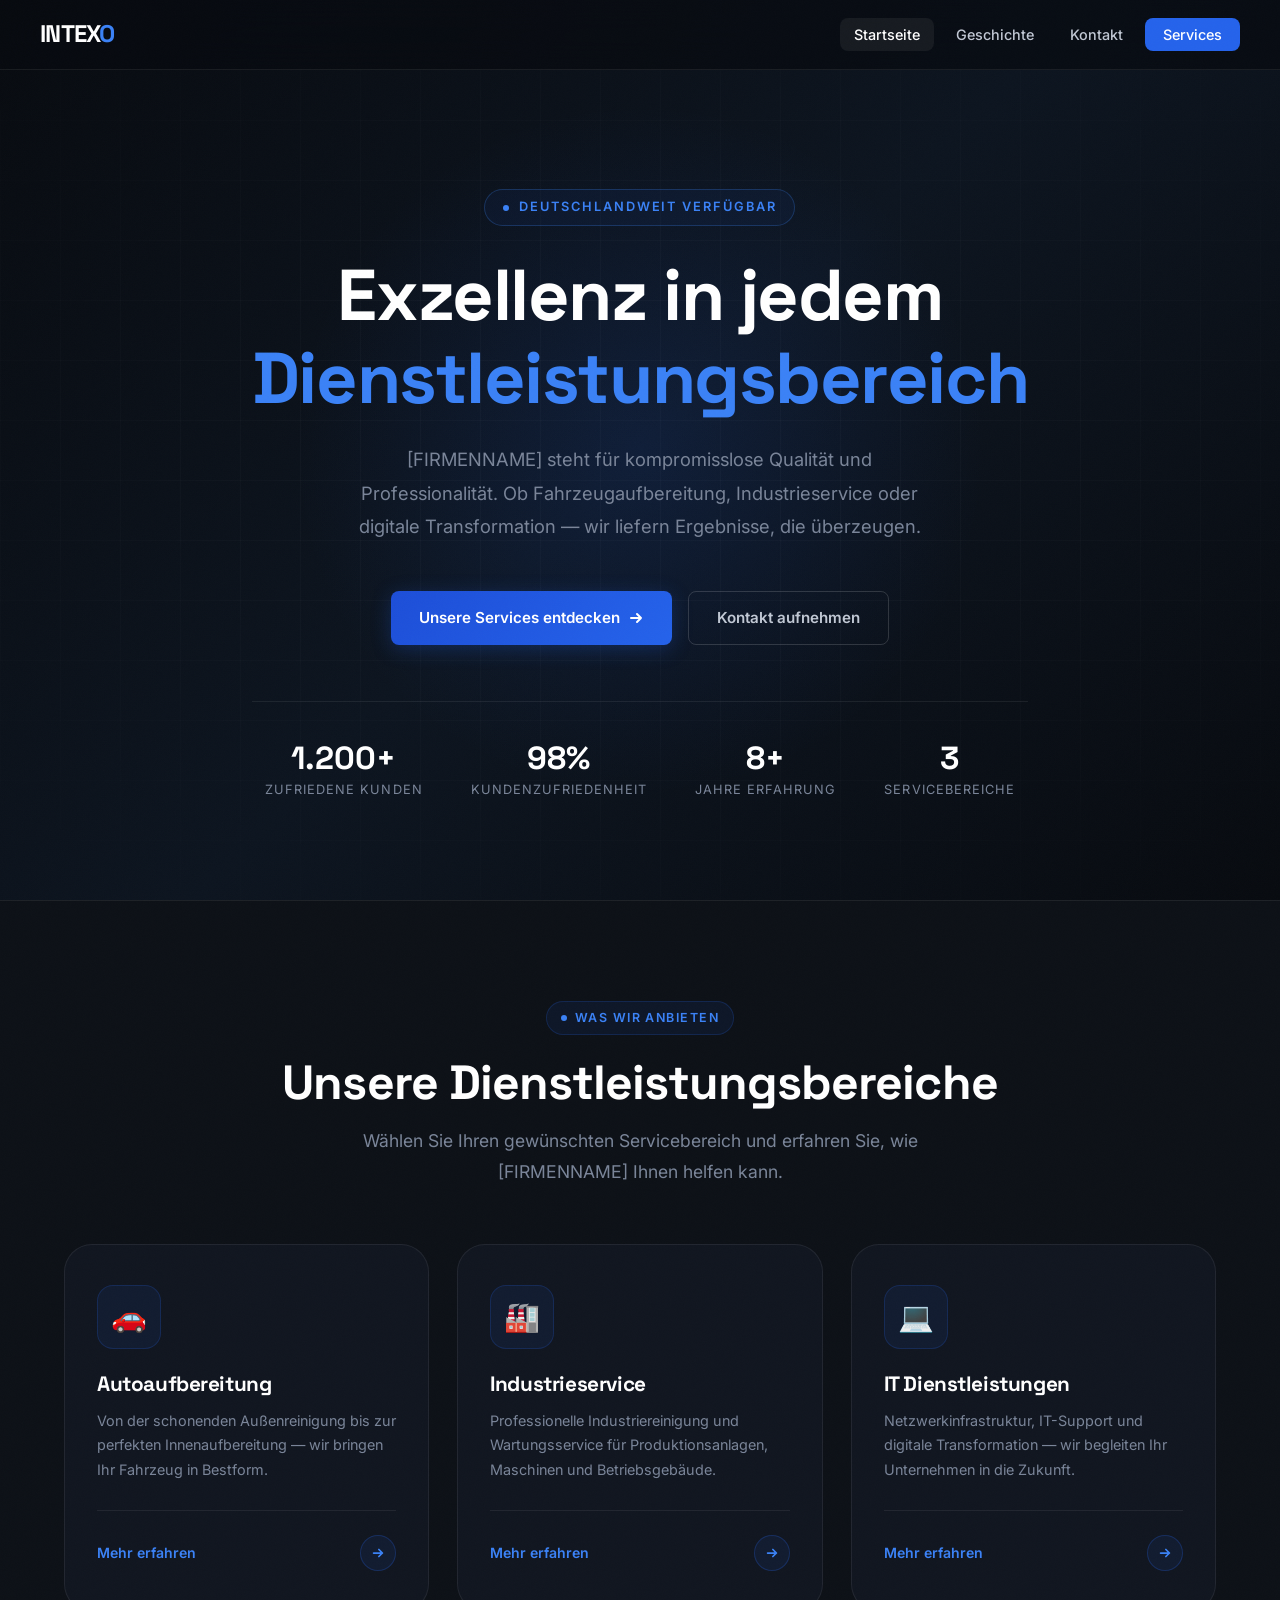
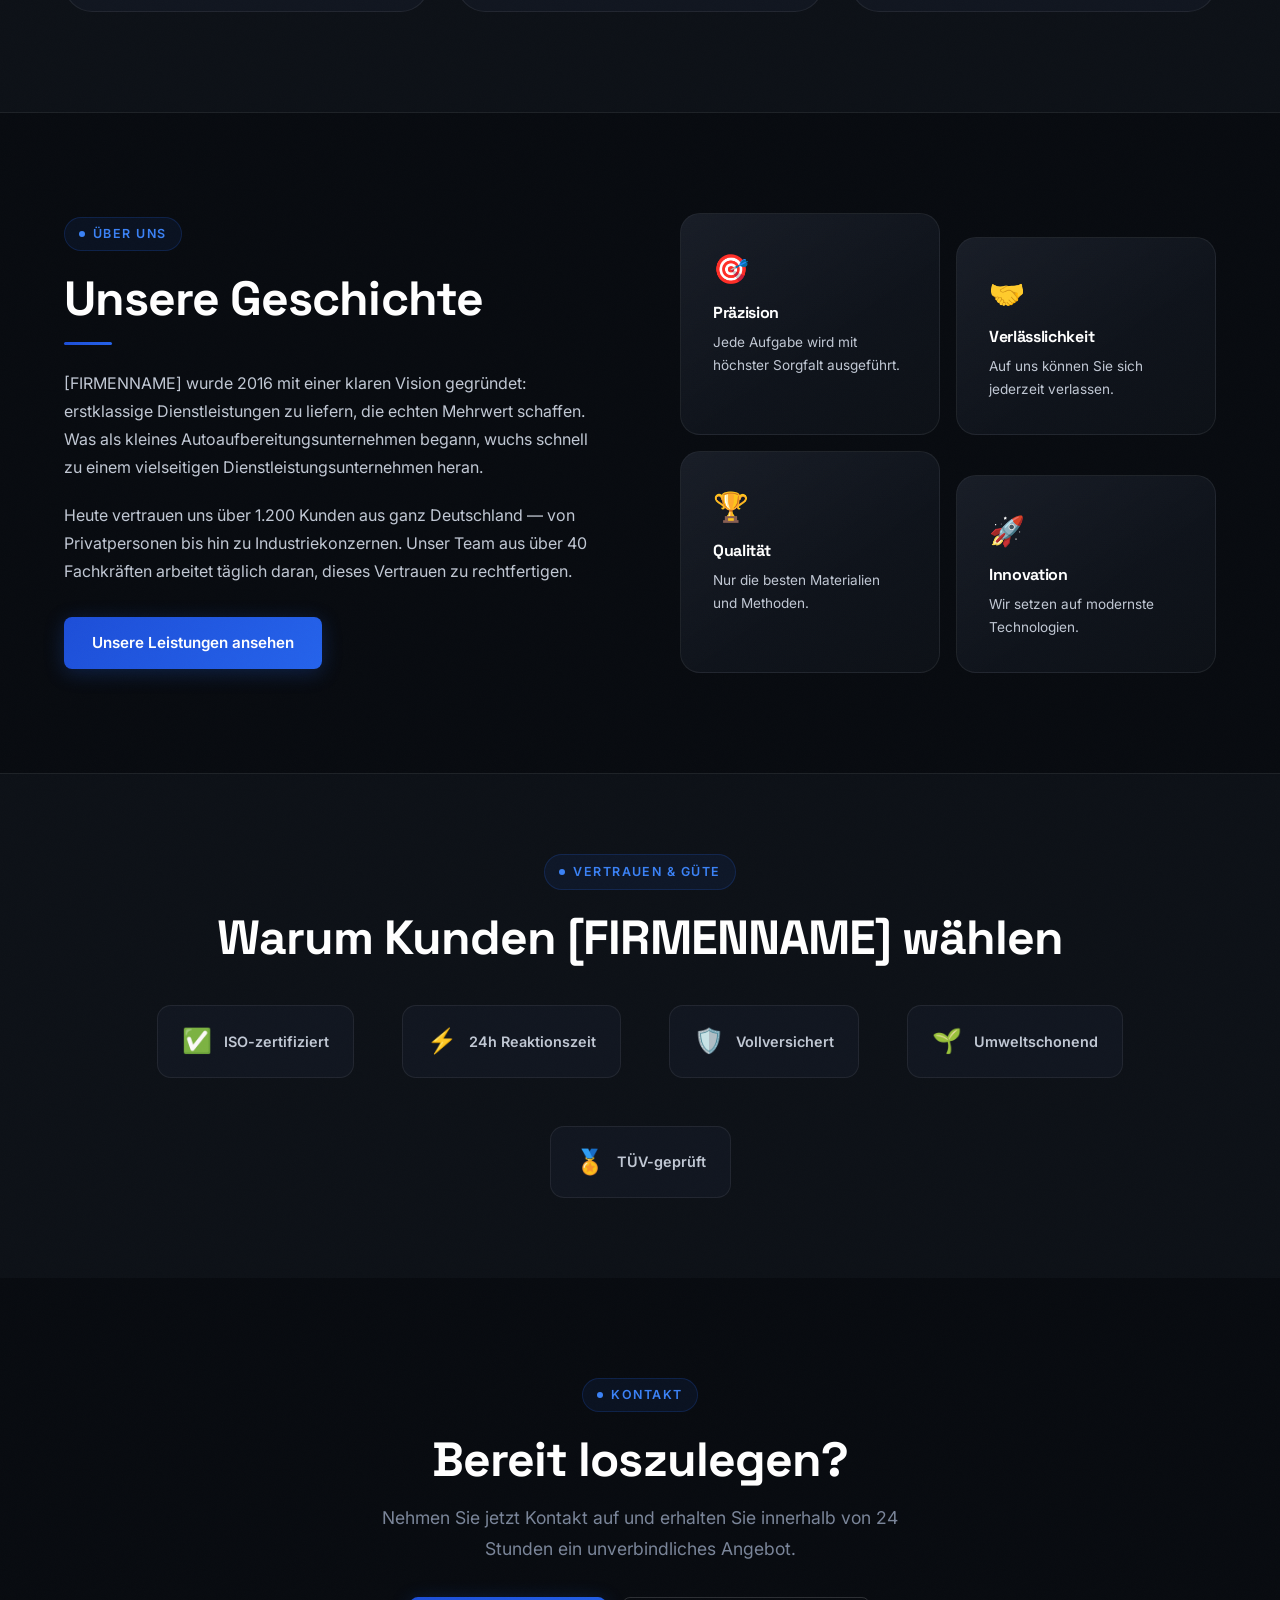
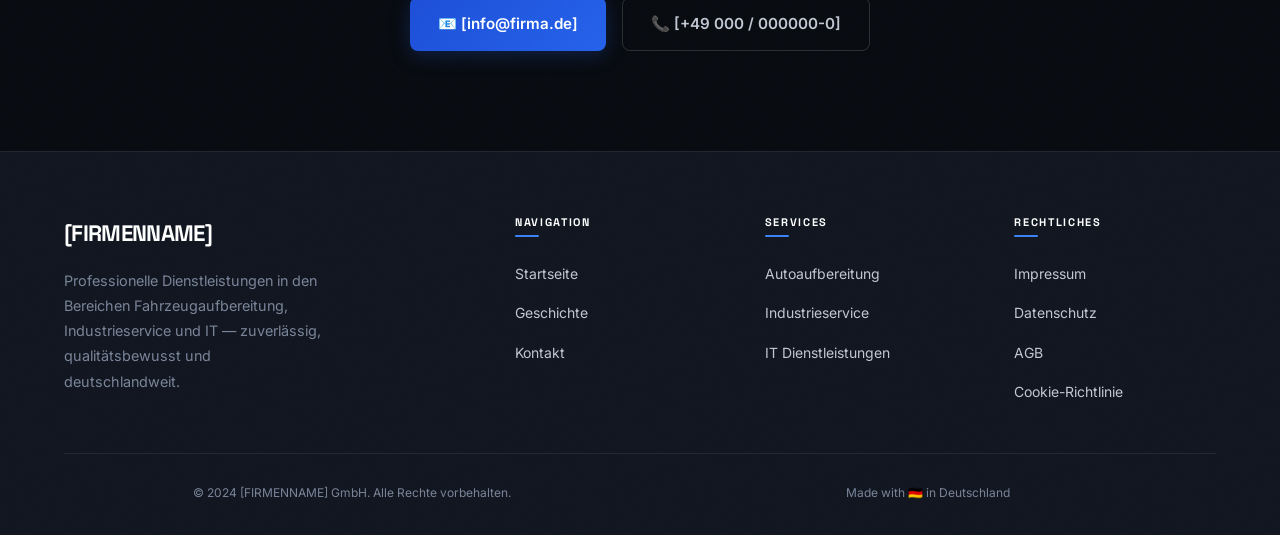
==== index.html @ fb216309 "Add files via upload" ====
<!DOCTYPE html>
<html lang="de">
<head>
  <meta charset="UTF-8" />
  <meta name="viewport" content="width=device-width, initial-scale=1.0" />
  <title>[FIRMENNAME] — Professionelle Unternehmensdienstleistungen</title>
  <meta name="description" content="[FIRMENNAME] bietet erstklassige Dienstleistungen in den Bereichen Autoaufbereitung, Industrieservice und IT Dienstleistungen." />
  <link rel="stylesheet" href="style.css" />
  <style>
    /* ── Landing-specific styles ── */
    .hero {
      min-height: 100vh;
      display: flex;
      flex-direction: column;
      justify-content: center;
      position: relative;
      background: var(--gradient-hero);
      overflow: hidden;
      padding-top: 70px;
    }

    .hero-bg-grid {
      position: absolute;
      inset: 0;
      background-image:
        linear-gradient(rgba(255,255,255,0.025) 1px, transparent 1px),
        linear-gradient(90deg, rgba(255,255,255,0.025) 1px, transparent 1px);
      background-size: 60px 60px;
      mask-image: radial-gradient(ellipse 80% 70% at 50% 50%, black 30%, transparent 100%);
    }

    .hero-glow {
      position: absolute;
      width: 700px;
      height: 700px;
      border-radius: 50%;
      background: radial-gradient(circle, rgba(37,99,235,0.12) 0%, transparent 70%);
      top: 50%;
      left: 50%;
      transform: translate(-50%, -50%);
      pointer-events: none;
    }

    .hero-content {
      position: relative;
      z-index: 2;
      padding: 80px 0 60px;
      text-align: center;
    }

    .hero-eyebrow {
      display: inline-flex;
      align-items: center;
      gap: 10px;
      font-size: 0.8rem;
      font-weight: 600;
      letter-spacing: 0.15em;
      text-transform: uppercase;
      color: var(--accent-light);
      border: 1px solid rgba(59,130,246,0.25);
      background: rgba(37,99,235,0.06);
      padding: 7px 18px;
      border-radius: 100px;
      margin-bottom: 28px;
    }

    .hero-eyebrow::before {
      content: '';
      width: 6px;
      height: 6px;
      border-radius: 50%;
      background: var(--accent-light);
      animation: pulse-dot 2s infinite;
    }

    @keyframes pulse-dot {
      0%, 100% { opacity: 1; transform: scale(1); }
      50% { opacity: 0.5; transform: scale(0.8); }
    }

    .hero h1 {
      margin-bottom: 24px;
      color: var(--white);
    }

    .hero h1 .accent { color: var(--accent-light); }

    .hero-desc {
      font-size: 1.15rem;
      max-width: 580px;
      margin: 0 auto 48px;
      color: var(--gray-500);
      line-height: 1.8;
    }

    .hero-stats {
      display: flex;
      justify-content: center;
      gap: 48px;
      border-top: 1px solid var(--border);
      padding-top: 40px;
      margin-top: 56px;
    }

    .stat {
      text-align: center;
    }

    .stat-number {
      font-family: var(--font-display);
      font-size: 2rem;
      font-weight: 800;
      color: var(--white);
      line-height: 1;
    }

    .stat-label {
      font-size: 0.8rem;
      color: var(--gray-500);
      margin-top: 6px;
      text-transform: uppercase;
      letter-spacing: 0.08em;
    }

    /* ── Service Selection ── */
    .services-section {
      background: var(--bg-secondary);
      border-top: 1px solid var(--border);
      border-bottom: 1px solid var(--border);
    }

    .service-cards {
      display: grid;
      grid-template-columns: repeat(3, 1fr);
      gap: 28px;
      margin-top: 56px;
    }

    .service-card {
      background: var(--bg-card);
      border: 1px solid var(--border);
      border-radius: var(--radius-xl);
      padding: 40px 32px;
      cursor: pointer;
      text-decoration: none;
      display: block;
      transition: var(--transition);
      position: relative;
      overflow: hidden;
      group: true;
    }

    .service-card::after {
      content: '';
      position: absolute;
      inset: 0;
      border-radius: var(--radius-xl);
      border: 1px solid transparent;
      transition: var(--transition);
    }

    .service-card:hover {
      transform: translateY(-8px);
      background: var(--bg-card-hover);
      box-shadow: 0 20px 60px rgba(0,0,0,0.5), var(--shadow-glow);
    }

    .service-card:hover::after {
      border-color: rgba(37,99,235,0.3);
    }

    .service-card-icon {
      width: 64px;
      height: 64px;
      border-radius: 16px;
      display: flex;
      align-items: center;
      justify-content: center;
      font-size: 1.8rem;
      margin-bottom: 24px;
      background: var(--accent-subtle);
      border: 1px solid rgba(37,99,235,0.2);
      transition: var(--transition);
    }

    .service-card:hover .service-card-icon {
      background: rgba(37,99,235,0.15);
      transform: scale(1.05);
    }

    .service-card h3 {
      font-size: 1.3rem;
      margin-bottom: 12px;
      color: var(--white);
    }

    .service-card p {
      font-size: 0.9rem;
      color: var(--gray-500);
      line-height: 1.7;
    }

    .service-card-footer {
      display: flex;
      align-items: center;
      justify-content: space-between;
      margin-top: 28px;
      padding-top: 24px;
      border-top: 1px solid var(--border);
    }

    .service-link-text {
      font-size: 0.88rem;
      font-weight: 600;
      color: var(--accent-light);
    }

    .service-arrow {
      width: 36px;
      height: 36px;
      border-radius: 50%;
      background: var(--accent-subtle);
      border: 1px solid rgba(37,99,235,0.25);
      display: flex;
      align-items: center;
      justify-content: center;
      transition: var(--transition);
    }

    .service-card:hover .service-arrow {
      background: var(--accent);
      transform: translateX(4px);
    }

    .service-arrow svg {
      width: 14px;
      height: 14px;
      fill: none;
      stroke: var(--accent-light);
      stroke-width: 2;
      stroke-linecap: round;
      stroke-linejoin: round;
      transition: var(--transition);
    }

    .service-card:hover .service-arrow svg {
      stroke: white;
    }

    /* ── Trust section ── */
    .trust-section {
      text-align: center;
      padding: 80px 0;
    }

    .trust-badges {
      display: flex;
      justify-content: center;
      align-items: center;
      gap: 48px;
      flex-wrap: wrap;
      margin-top: 40px;
    }

    .trust-badge {
      display: flex;
      align-items: center;
      gap: 12px;
      padding: 16px 24px;
      background: var(--bg-card);
      border: 1px solid var(--border);
      border-radius: var(--radius-md);
      transition: var(--transition);
    }

    .trust-badge:hover {
      border-color: var(--border-hover);
      transform: translateY(-2px);
    }

    .trust-badge-icon {
      font-size: 1.5rem;
    }

    .trust-badge-text {
      font-size: 0.9rem;
      font-weight: 600;
      color: var(--gray-300);
    }

    /* ── About / Geschichte layout ── */
    .about-grid {
      display: grid;
      grid-template-columns: 1fr 1fr;
      gap: 80px;
      align-items: center;
    }

    .values-grid {
      display: grid;
      grid-template-columns: 1fr 1fr;
      gap: 16px;
    }

    @media (max-width: 900px) {
      .about-grid { grid-template-columns: 1fr; gap: 48px; }
    }

    @media (max-width: 768px) {
      .service-cards { grid-template-columns: 1fr; }
      .hero-stats { gap: 24px; flex-wrap: wrap; }
      .hero-desc { font-size: 1rem; }
      .trust-badges { 
        display: grid; 
        grid-template-columns: 1fr 1fr; 
        gap: 10px; 
        padding: 0; 
      }
      .trust-badge { 
        flex-direction: column; 
        justify-content: center; 
        text-align: center; 
        padding: 16px; 
        border-radius: 12px; 
        background: rgba(37,99,235,0.1); 
        border: 1px solid rgba(37,99,235,0.3); 
        gap: 8px; 
      }
      .trust-badge:last-child:nth-child(odd) {
        grid-column: 1 / -1;
      }
      .trust-badge-icon {
        font-size: 1.8rem;
        margin-bottom: 4px;
      }
      .trust-badge-text {
        font-size: 13px;
        font-weight: 500;
        color: var(--white);
      }
      .about-grid { grid-template-columns: 1fr; gap: 40px; }
      .hero-content { padding: 60px 0 40px; }
      .values-grid {
        display: grid;
        grid-template-columns: 1fr 1fr;
        grid-auto-rows: 1fr;
        gap: 12px;
        align-items: stretch;
      }
      .values-grid .card {
        height: 100%;
        display: flex;
        flex-direction: column;
        justify-content: flex-start;
        padding: 16px;
        margin-top: 0 !important;
      }
      .values-grid .card h4 {
        font-size: 15px !important;
        font-weight: bold;
      }
      .values-grid .card p {
        font-size: 13px !important;
        color: var(--gray-500) !important;
      }
    }

    @media (max-width: 480px) {
      .service-cards { gap: 16px; }
      .service-card { padding: 28px 20px; }
      .hero-eyebrow { font-size: 0.72rem; }
    }
  </style>
</head>
<body>
  <div class="noise"></div>

  <!-- Navbar -->
  <nav class="navbar" id="navbar">
    <div class="nav-inner">
      <a class="nav-logo" href="index.html">INTEX<span>O</span></a>
      <ul class="nav-links" id="navLinks">
        <li><a href="#startseite" class="active" onclick="closeMenu()">Startseite</a></li>
        <li><a href="#geschichte" onclick="closeMenu()">Geschichte</a></li>
        <li><a href="#kontakt" onclick="closeMenu()">Kontakt</a></li>
        <li><a href="#services" class="nav-cta" onclick="closeMenu()">Services</a></li>
      </ul>
      <button class="nav-hamburger" id="hamburger" aria-label="Menü öffnen" onclick="toggleMenu()">
        <span></span><span></span><span></span>
      </button>
    </div>
  </nav>

  <!-- Hero -->
  <section class="hero" id="startseite">
    <div class="hero-bg-grid"></div>
    <div class="hero-glow"></div>
    <div class="container">
      <div class="hero-content reveal">
        <div class="hero-eyebrow">Deutschlandweit verfügbar</div>
        <h1>Exzellenz in jedem<br><span class="accent">Dienstleistungsbereich</span></h1>
        <p class="hero-desc">[FIRMENNAME] steht für kompromisslose Qualität und Professionalität. Ob Fahrzeugaufbereitung, Industrieservice oder digitale Transformation — wir liefern Ergebnisse, die überzeugen.</p>
        <div style="display:flex;gap:16px;justify-content:center;flex-wrap:wrap;">
          <a href="#services" class="btn btn-primary">Unsere Services entdecken
            <svg width="16" height="16" viewBox="0 0 16 16" fill="none" stroke="currentColor" stroke-width="2" stroke-linecap="round" stroke-linejoin="round"><path d="M3 8h10M9 4l4 4-4 4"/></svg>
          </a>
          <a href="#kontakt" class="btn btn-secondary">Kontakt aufnehmen</a>
        </div>

        <div class="hero-stats">
          <div class="stat">
            <div class="stat-number">1.200+</div>
            <div class="stat-label">Zufriedene Kunden</div>
          </div>
          <div class="stat">
            <div class="stat-number">98%</div>
            <div class="stat-label">Kundenzufriedenheit</div>
          </div>
          <div class="stat">
            <div class="stat-number">8+</div>
            <div class="stat-label">Jahre Erfahrung</div>
          </div>
          <div class="stat">
            <div class="stat-number">3</div>
            <div class="stat-label">Servicebereiche</div>
          </div>
        </div>
      </div>
    </div>
  </section>

  <!-- Services -->
  <section class="services-section section" id="services">
    <div class="container">
      <div class="text-center reveal">
        <div class="section-label">Was wir anbieten</div>
        <h2 class="section-title">Unsere Dienstleistungsbereiche</h2>
        <p class="section-subtitle">Wählen Sie Ihren gewünschten Servicebereich und erfahren Sie, wie [FIRMENNAME] Ihnen helfen kann.</p>
      </div>

      <div class="service-cards">
        <a href="autoaufbereitung.html" class="service-card reveal" onclick="navigateTo(event, 'autoaufbereitung.html')">
          <div class="service-card-icon">🚗</div>
          <h3>Autoaufbereitung</h3>
          <p>Von der schonenden Außenreinigung bis zur perfekten Innenaufbereitung — wir bringen Ihr Fahrzeug in Bestform.</p>
          <div class="service-card-footer">
            <span class="service-link-text">Mehr erfahren</span>
            <div class="service-arrow">
              <svg viewBox="0 0 16 16"><path d="M3 8h10M9 4l4 4-4 4"/></svg>
            </div>
          </div>
        </a>

        <a href="industrieservice.html" class="service-card reveal" style="transition-delay:0.1s" onclick="navigateTo(event, 'industrieservice.html')">
          <div class="service-card-icon">🏭</div>
          <h3>Industrieservice</h3>
          <p>Professionelle Industriereinigung und Wartungsservice für Produktionsanlagen, Maschinen und Betriebsgebäude.</p>
          <div class="service-card-footer">
            <span class="service-link-text">Mehr erfahren</span>
            <div class="service-arrow">
              <svg viewBox="0 0 16 16"><path d="M3 8h10M9 4l4 4-4 4"/></svg>
            </div>
          </div>
        </a>

        <a href="it-dienstleistungen.html" class="service-card reveal" style="transition-delay:0.2s" onclick="navigateTo(event, 'it-dienstleistungen.html')">
          <div class="service-card-icon">💻</div>
          <h3>IT Dienstleistungen</h3>
          <p>Netzwerkinfrastruktur, IT-Support und digitale Transformation — wir begleiten Ihr Unternehmen in die Zukunft.</p>
          <div class="service-card-footer">
            <span class="service-link-text">Mehr erfahren</span>
            <div class="service-arrow">
              <svg viewBox="0 0 16 16"><path d="M3 8h10M9 4l4 4-4 4"/></svg>
            </div>
          </div>
        </a>
      </div>
    </div>
  </section>

  <!-- Geschichte / About -->
  <section class="section" id="geschichte" style="background:var(--bg-primary);">
    <div class="container">
      <div class="about-grid">
        <div class="reveal">
          <div class="section-label">Über uns</div>
          <h2 class="section-title">Unsere Geschichte</h2>
          <div class="divider"></div>
          <p style="margin-bottom:20px;">[FIRMENNAME] wurde 2016 mit einer klaren Vision gegründet: erstklassige Dienstleistungen zu liefern, die echten Mehrwert schaffen. Was als kleines Autoaufbereitungsunternehmen begann, wuchs schnell zu einem vielseitigen Dienstleistungsunternehmen heran.</p>
          <p style="margin-bottom:32px;">Heute vertrauen uns über 1.200 Kunden aus ganz Deutschland — von Privatpersonen bis hin zu Industriekonzernen. Unser Team aus über 40 Fachkräften arbeitet täglich daran, dieses Vertrauen zu rechtfertigen.</p>
          <a href="#services" class="btn btn-primary">Unsere Leistungen ansehen</a>
        </div>
        <div class="reveal" style="transition-delay:0.2s;">
          <div class="values-grid">
            <div class="card">
              <div style="font-size:1.8rem;margin-bottom:12px;">🎯</div>
              <h4 style="margin-bottom:8px;font-size:1rem;">Präzision</h4>
              <p style="font-size:0.85rem;">Jede Aufgabe wird mit höchster Sorgfalt ausgeführt.</p>
            </div>
            <div class="card" style="margin-top:24px;">
              <div style="font-size:1.8rem;margin-bottom:12px;">🤝</div>
              <h4 style="margin-bottom:8px;font-size:1rem;">Verlässlichkeit</h4>
              <p style="font-size:0.85rem;">Auf uns können Sie sich jederzeit verlassen.</p>
            </div>
            <div class="card">
              <div style="font-size:1.8rem;margin-bottom:12px;">🏆</div>
              <h4 style="margin-bottom:8px;font-size:1rem;">Qualität</h4>
              <p style="font-size:0.85rem;">Nur die besten Materialien und Methoden.</p>
            </div>
            <div class="card" style="margin-top:24px;">
              <div style="font-size:1.8rem;margin-bottom:12px;">🚀</div>
              <h4 style="margin-bottom:8px;font-size:1rem;">Innovation</h4>
              <p style="font-size:0.85rem;">Wir setzen auf modernste Technologien.</p>
            </div>
          </div>
        </div>
      </div>
    </div>
  </section>

  <!-- Trust -->
  <section class="trust-section" style="background:var(--bg-secondary);border-top:1px solid var(--border);">
    <div class="container">
      <p class="section-label" style="justify-content:center;">Vertrauen & Güte</p>
      <h2 class="section-title reveal" style="margin-bottom:8px;">Warum Kunden [FIRMENNAME] wählen</h2>
      <div class="trust-badges reveal">
        <div class="trust-badge"><span class="trust-badge-icon">✅</span><span class="trust-badge-text">ISO-zertifiziert</span></div>
        <div class="trust-badge"><span class="trust-badge-icon">⚡</span><span class="trust-badge-text">24h Reaktionszeit</span></div>
        <div class="trust-badge"><span class="trust-badge-icon">🛡️</span><span class="trust-badge-text">Vollversichert</span></div>
        <div class="trust-badge"><span class="trust-badge-icon">🌱</span><span class="trust-badge-text">Umweltschonend</span></div>
        <div class="trust-badge"><span class="trust-badge-icon">🏅</span><span class="trust-badge-text">TÜV-geprüft</span></div>
      </div>
    </div>
  </section>

  <!-- Kontakt -->
  <section class="section" id="kontakt" style="background:var(--bg-primary);">
    <div class="container">
      <div class="text-center reveal">
        <div class="section-label">Kontakt</div>
        <h2 class="section-title">Bereit loszulegen?</h2>
        <p class="section-subtitle">Nehmen Sie jetzt Kontakt auf und erhalten Sie innerhalb von 24 Stunden ein unverbindliches Angebot.</p>
        <div style="display:flex;gap:16px;justify-content:center;margin-top:32px;flex-wrap:wrap;">
          <a href="mailto:[info@firma.de]" class="btn btn-primary">📧 [info@firma.de]</a>
          <a href="tel:[+490000000000]" class="btn btn-secondary">📞 [+49 000 / 000000-0]</a>
        </div>
      </div>
    </div>
  </section>

  <!-- Footer -->
  <footer class="footer">
    <div class="container">
      <div class="footer-grid">
        <div class="footer-brand">
          <a class="nav-logo" href="index.html">[FIRMENNAME]</a>
          <p>Professionelle Dienstleistungen in den Bereichen Fahrzeugaufbereitung, Industrieservice und IT — zuverlässig, qualitätsbewusst und deutschlandweit.</p>
        </div>
        <div class="footer-col">
          <h4>Navigation</h4>
          <ul>
            <li><a href="#startseite">Startseite</a></li>
            <li><a href="#geschichte">Geschichte</a></li>
            <li><a href="#kontakt">Kontakt</a></li>
          </ul>
        </div>
        <div class="footer-col">
          <h4>Services</h4>
          <ul>
            <li><a href="autoaufbereitung.html">Autoaufbereitung</a></li>
            <li><a href="industrieservice.html">Industrieservice</a></li>
            <li><a href="it-dienstleistungen.html">IT Dienstleistungen</a></li>
          </ul>
        </div>
        <div class="footer-col">
          <h4>Rechtliches</h4>
          <ul>
            <li><a href="impressum.html">Impressum</a></li>
            <li><a href="datenschutz.html">Datenschutz</a></li>
            <li><a href="#">AGB</a></li>
            <li><a href="#">Cookie-Richtlinie</a></li>
          </ul>
        </div>
      </div>
      <div class="footer-bottom">
        <p>© 2024 [FIRMENNAME] GmbH. Alle Rechte vorbehalten.</p>
        <p>Made with 🇩🇪 in Deutschland</p>
      </div>
    </div>
  </footer>

  <script>
    // Navbar scroll
    window.addEventListener('scroll', () => {
      document.getElementById('navbar').classList.toggle('scrolled', window.scrollY > 40);
    });

    // Mobile menu
    function toggleMenu() {
      document.getElementById('navLinks').classList.toggle('open');
      document.getElementById('hamburger').classList.toggle('open');
    }
    function closeMenu() {
      document.getElementById('navLinks').classList.remove('open');
      document.getElementById('hamburger').classList.remove('open');
    }

    // Close menu when clicking outside
    document.addEventListener('click', (e) => {
      const navLinks = document.getElementById('navLinks');
      const navbar = document.getElementById('navbar');
      if (navLinks && navLinks.classList.contains('open') && !navbar.contains(e.target)) {
        closeMenu();
      }
    });

    // Page transition on service card click
    function navigateTo(e, url) {
      e.preventDefault();
      document.body.classList.add('page-exit');
      setTimeout(() => { window.location.href = url; }, 300);
    }

    // Scroll reveal
    const revealEls = document.querySelectorAll('.reveal');
    const observer = new IntersectionObserver((entries) => {
      entries.forEach(entry => {
        if (entry.isIntersecting) {
          entry.target.classList.add('visible');
          observer.unobserve(entry.target);
        }
      });
    }, { threshold: 0.12 });
    revealEls.forEach(el => observer.observe(el));
  </script>
</body>
</html>
---- style.css ----
/* ========================================
   INTEXO — Shared Design System
   ======================================== */

@import url('https://fonts.googleapis.com/css2?family=Inter:wght@300;400;500;600;700;800;900&family=Space+Grotesk:wght@400;500;600;700&display=swap');

/* ── CSS Variables ── */
:root {
  --bg-primary: #080b10;
  --bg-secondary: #0d1117;
  --bg-card: #111620;
  --bg-card-hover: #161c2a;
  --border: rgba(255,255,255,0.07);
  --border-hover: rgba(255,255,255,0.15);

  --white: #ffffff;
  --gray-100: #f0f2f5;
  --gray-300: #c1c8d4;
  --gray-500: #7a8599;
  --gray-700: #3a4253;

  --accent: #2563eb;
  --accent-light: #3b82f6;
  --accent-glow: rgba(37,99,235,0.25);
  --accent-subtle: rgba(37,99,235,0.08);

  --gradient-hero: linear-gradient(135deg, #080b10 0%, #0d1520 50%, #080b10 100%);
  --gradient-card: linear-gradient(145deg, #111620, #0d1117);
  --gradient-accent: linear-gradient(135deg, #1d4ed8, #2563eb);

  --font-main: 'Inter', sans-serif;
  --font-display: 'Space Grotesk', sans-serif;

  --radius-sm: 8px;
  --radius-md: 14px;
  --radius-lg: 20px;
  --radius-xl: 28px;

  --shadow-card: 0 4px 24px rgba(0,0,0,0.4);
  --shadow-glow: 0 0 40px rgba(37,99,235,0.15);

  --transition: all 0.3s cubic-bezier(0.4, 0, 0.2, 1);
  --transition-slow: all 0.6s cubic-bezier(0.4, 0, 0.2, 1);
}

/* ── Reset & Base ── */
*, *::before, *::after {
  margin: 0;
  padding: 0;
  box-sizing: border-box;
  overflow-wrap: break-word;
  word-wrap: break-word;
}

html {
  scroll-behavior: smooth;
  font-size: 16px;
  overflow-x: hidden;
}

body {
  font-family: var(--font-main);
  background-color: var(--bg-primary);
  color: var(--white);
  line-height: 1.6;
  overflow-x: hidden;
  -webkit-font-smoothing: antialiased;
  max-width: 100vw;
}

/* Prevent any media from busting out of containers */
img, video, svg, canvas {
  max-width: 100%;
  height: auto;
}

/* ── Page Transition ── */
body {
  animation: pageIn 0.5s ease forwards;
}

@keyframes pageIn {
  from { opacity: 0; transform: translateY(10px); }
  to   { opacity: 1; transform: translateY(0); }
}

.page-exit {
  animation: pageOut 0.3s ease forwards;
}

@keyframes pageOut {
  from { opacity: 1; transform: translateY(0); }
  to   { opacity: 0; transform: translateY(-8px); }
}

/* ── Typography ── */
h1, h2, h3, h4, h5 {
  font-family: var(--font-display);
  font-weight: 700;
  line-height: 1.15;
  letter-spacing: -0.02em;
}

h1 { font-size: clamp(1.8rem, 6vw, 4.5rem); }
h2 { font-size: clamp(1.5rem, 5vw, 3rem); }
h3 { font-size: clamp(1.2rem, 3.5vw, 1.6rem); }

p {
  font-size: 1rem;
  color: var(--gray-300);
  line-height: 1.75;
}

a {
  color: inherit;
  text-decoration: none;
}

/* ── Utility ── */
.container {
  max-width: 1200px;
  margin: 0 auto;
  padding: 0 24px;
}

.section {
  padding: 100px 0;
}

.section-label {
  display: inline-flex;
  align-items: center;
  gap: 8px;
  font-size: 0.78rem;
  font-weight: 600;
  letter-spacing: 0.12em;
  text-transform: uppercase;
  color: var(--accent-light);
  background: var(--accent-subtle);
  border: 1px solid rgba(37,99,235,0.2);
  padding: 6px 14px;
  border-radius: 100px;
  margin-bottom: 20px;
}

.section-label::before {
  content: '';
  display: block;
  width: 6px;
  height: 6px;
  border-radius: 50%;
  background: var(--accent-light);
}

.section-title {
  margin-bottom: 16px;
  color: var(--white);
}

.section-subtitle {
  font-size: 1.1rem;
  color: var(--gray-500);
  max-width: 560px;
}

.text-center { text-align: center; }
.text-center .section-subtitle { margin: 0 auto; }

/* ── Buttons ── */
.btn {
  display: inline-flex;
  align-items: center;
  gap: 8px;
  padding: 14px 28px;
  border-radius: var(--radius-sm);
  font-family: var(--font-main);
  font-size: 0.95rem;
  font-weight: 600;
  cursor: pointer;
  border: none;
  transition: var(--transition);
  position: relative;
  overflow: hidden;
  white-space: nowrap;
}

.btn-primary {
  background: var(--gradient-accent);
  color: var(--white);
  box-shadow: 0 4px 20px var(--accent-glow);
}

.btn-primary:hover {
  transform: translateY(-2px);
  box-shadow: 0 8px 30px rgba(37,99,235,0.4);
}

.btn-secondary {
  background: transparent;
  color: var(--gray-300);
  border: 1px solid var(--border-hover);
}

.btn-secondary:hover {
  background: rgba(255,255,255,0.04);
  color: var(--white);
  border-color: rgba(255,255,255,0.25);
  transform: translateY(-2px);
}

/* ── Navbar ── */
.navbar {
  position: fixed;
  top: 0;
  left: 0;
  right: 0;
  z-index: 1000;
  padding: 0 24px;
  height: 70px;
  display: flex;
  align-items: center;
  background: rgba(8,11,16,0.7);
  backdrop-filter: blur(20px);
  -webkit-backdrop-filter: blur(20px);
  border-bottom: 1px solid var(--border);
  transition: var(--transition);
}

.navbar.scrolled {
  background: rgba(8,11,16,0.95);
  border-bottom-color: rgba(255,255,255,0.1);
}

.nav-inner {
  max-width: 1200px;
  margin: 0 auto;
  width: 100%;
  display: flex;
  align-items: center;
  justify-content: space-between;
}

.nav-logo {
  font-family: var(--font-display);
  font-size: 1.5rem;
  font-weight: 800;
  color: var(--white);
  letter-spacing: -0.03em;
  cursor: pointer;
  transition: var(--transition);
}

.nav-logo span {
  color: var(--accent-light);
}

.nav-logo:hover { opacity: 0.85; }

.nav-links {
  display: flex;
  align-items: center;
  gap: 8px;
  list-style: none;
}

.nav-links li a {
  font-size: 0.9rem;
  font-weight: 500;
  color: var(--gray-300);
  padding: 8px 14px;
  border-radius: var(--radius-sm);
  transition: var(--transition);
}

.nav-links li a:hover,
.nav-links li a.active {
  color: var(--white);
  background: rgba(255,255,255,0.06);
}

.nav-cta {
  background: var(--accent) !important;
  color: var(--white) !important;
  padding: 8px 18px !important;
}

.nav-cta:hover {
  background: var(--accent-light) !important;
}

/* Mobile menu */
.nav-hamburger {
  display: none;
  flex-direction: column;
  gap: 5px;
  cursor: pointer;
  padding: 4px;
}

.nav-hamburger span {
  display: block;
  width: 24px;
  height: 2px;
  background: var(--gray-300);
  border-radius: 2px;
  transition: var(--transition);
}

/* ── Footer ── */
.footer {
  background: var(--bg-card); /* Slightly different shade than page */
  border-top: 1px solid var(--border);
  padding: 64px 0 32px;
}

.footer-grid {
  display: grid;
  grid-template-columns: 2fr 1fr 1fr 1fr;
  gap: 48px;
  margin-bottom: 48px;
}

.footer-brand .nav-logo {
  font-size: 1.4rem;
  display: inline-block;
  margin-bottom: 16px;
}

.footer-brand p {
  font-size: 0.9rem;
  color: var(--gray-500);
  max-width: 260px;
}

.footer-col h4 {
  font-size: 11px;
  font-weight: 700;
  letter-spacing: 0.15em;
  text-transform: uppercase;
  color: var(--white);
  margin-bottom: 24px;
  position: relative;
  padding-bottom: 8px;
}

.footer-col h4::after {
  content: '';
  position: absolute;
  left: 0;
  bottom: 0;
  width: 24px;
  height: 2px;
  background: var(--accent-light);
  border-radius: 2px;
}

.footer-col ul {
  list-style: none;
  display: flex;
  flex-direction: column;
  gap: 14px;
}

.footer-col ul li a {
  font-size: 14px;
  font-weight: 400;
  color: var(--gray-300);
  transition: var(--transition);
}

.footer-col ul li a:hover {
  color: var(--accent-light);
}

.footer-bottom {
  border-top: 1px solid var(--border);
  padding-top: 28px;
  display: flex;
  align-items: center;
  justify-content: center;
  text-align: center;
}

.footer-bottom p {
  font-size: 12px;
  color: var(--gray-500);
  width: 100%;
}

/* ── Cards ── */
.card {
  background: var(--gradient-card);
  border: 1px solid var(--border);
  border-radius: var(--radius-lg);
  padding: 32px;
  transition: var(--transition);
  position: relative;
  overflow: hidden;
}

.card::before {
  content: '';
  position: absolute;
  inset: 0;
  background: linear-gradient(145deg, rgba(255,255,255,0.03) 0%, transparent 60%);
  pointer-events: none;
}

.card:hover {
  border-color: var(--border-hover);
  transform: translateY(-4px);
  box-shadow: var(--shadow-card), var(--shadow-glow);
  background: var(--bg-card-hover);
}

/* ── Divider / Gradient line ── */
.divider {
  width: 48px;
  height: 3px;
  background: var(--gradient-accent);
  border-radius: 10px;
  margin: 16px 0 24px;
}

/* ── Check List ── */
.checklist {
  list-style: none;
  display: flex;
  flex-direction: column;
  gap: 8px;
  margin-top: 16px;
}

.checklist li {
  display: flex;
  align-items: center;
  gap: 10px;
  font-size: 0.9rem;
  color: var(--gray-300);
}

.checklist li::before {
  content: '';
  display: block;
  width: 18px;
  height: 18px;
  min-width: 18px;
  background: var(--accent-subtle);
  border: 1px solid rgba(37,99,235,0.3);
  border-radius: 4px;
  background-image: url("data:image/svg+xml,%3Csvg xmlns='http://www.w3.org/2000/svg' viewBox='0 0 12 12'%3E%3Cpath d='M2 6l3 3 5-5' stroke='%233b82f6' stroke-width='1.5' fill='none' stroke-linecap='round' stroke-linejoin='round'/%3E%3C/svg%3E");
  background-repeat: no-repeat;
  background-position: center;
  background-size: 12px;
}

/* ── Grid helpers ── */
.grid-2 { display: grid; grid-template-columns: repeat(2, 1fr); gap: 24px; }
.grid-3 { display: grid; grid-template-columns: repeat(3, 1fr); gap: 24px; }
.grid-4 { display: grid; grid-template-columns: repeat(4, 1fr); gap: 24px; }

/* ── Back Button ── */
.back-btn {
  display: inline-flex;
  align-items: center;
  gap: 8px;
  font-size: 0.85rem;
  font-weight: 500;
  color: var(--gray-500);
  transition: var(--transition);
  cursor: pointer;
}

.back-btn:hover { color: var(--white); }

/* ── Scroll Reveal ── */
.reveal {
  opacity: 0;
  transform: translateY(30px);
  transition: opacity 0.6s ease, transform 0.6s ease;
}
.reveal.visible {
  opacity: 1;
  transform: translateY(0);
}

/* ── Noise Overlay ── */
.noise {
  position: fixed;
  inset: 0;
  pointer-events: none;
  z-index: 9999;
  opacity: 0.018;
  background-image: url("data:image/svg+xml,%3Csvg viewBox='0 0 256 256' xmlns='http://www.w3.org/2000/svg'%3E%3Cfilter id='noise'%3E%3CfeTurbulence type='fractalNoise' baseFrequency='0.9' numOctaves='4' stitchTiles='stitch'/%3E%3C/filter%3E%3Crect width='100%25' height='100%25' filter='url(%23noise)' opacity='1'/%3E%3C/svg%3E");
  background-repeat: repeat;
  background-size: 200px;
}

/* ── Responsive ── */
@media (max-width: 1024px) {
  .grid-4 { grid-template-columns: repeat(2, 1fr); }
  .footer-grid { grid-template-columns: 1fr 1fr; gap: 32px; }
}

@media (max-width: 768px) {
  .section { padding: 60px 0; }
  .grid-2, .grid-3, .grid-4 { grid-template-columns: 1fr; }

  /* Navbar */
  .nav-links {
    display: flex;
    flex-direction: column;
    position: absolute;
    top: 100%;
    left: 0;
    right: 0;
    background: var(--bg-primary);
    padding: 0 24px;
    gap: 4px;
    border-bottom: 1px solid var(--border);
    max-height: 0;
    overflow: hidden;
    visibility: hidden;
    transition: max-height 0.4s ease, padding 0.4s ease, visibility 0.4s;
    z-index: 999;
  }
  .nav-hamburger { display: flex; }

  .nav-links.open {
    max-height: 500px;
    padding: 24px;
    visibility: visible;
  }

  .nav-links li a {
    display: block;
    padding: 14px 16px;
    font-size: 1rem;
    border-radius: var(--radius-sm);
  }

  /* Hamburger → X animation */
  .nav-hamburger.open span:nth-child(1) {
    transform: translateY(7px) rotate(45deg);
  }
  .nav-hamburger.open span:nth-child(2) {
    opacity: 0;
    transform: scaleX(0);
  }
  .nav-hamburger.open span:nth-child(3) {
    transform: translateY(-7px) rotate(-45deg);
  }

  /* Footer */
  .footer { padding: 48px 0 24px; }
  .footer-grid { 
    grid-template-columns: 1fr 1fr; 
    gap: 32px 24px; 
  }
  .footer-brand {
    grid-column: 1 / -1;
    padding-bottom: 32px;
    border-bottom: 1px solid var(--border);
    margin-bottom: 8px;
  }
  .footer-col:last-child {
    grid-column: 1 / -1;
  }
  .footer-bottom { 
    flex-direction: column; 
    gap: 12px; 
    text-align: center; 
  }

  /* Cards */
  .card { padding: 24px; }

  /* Buttons */
  .btn { padding: 12px 22px; font-size: 0.9rem; }

  /* Section text */
  .section-subtitle { font-size: 1rem; }
}

@media (max-width: 600px) {
  .footer-grid { grid-template-columns: 1fr; gap: 24px; }
}

@media (max-width: 480px) {
  .container { padding: 0 20px; }
  .section { padding: 48px 0; }
  .btn { width: 100%; justify-content: center; }
  .btn + .btn { margin-top: 0; }
}
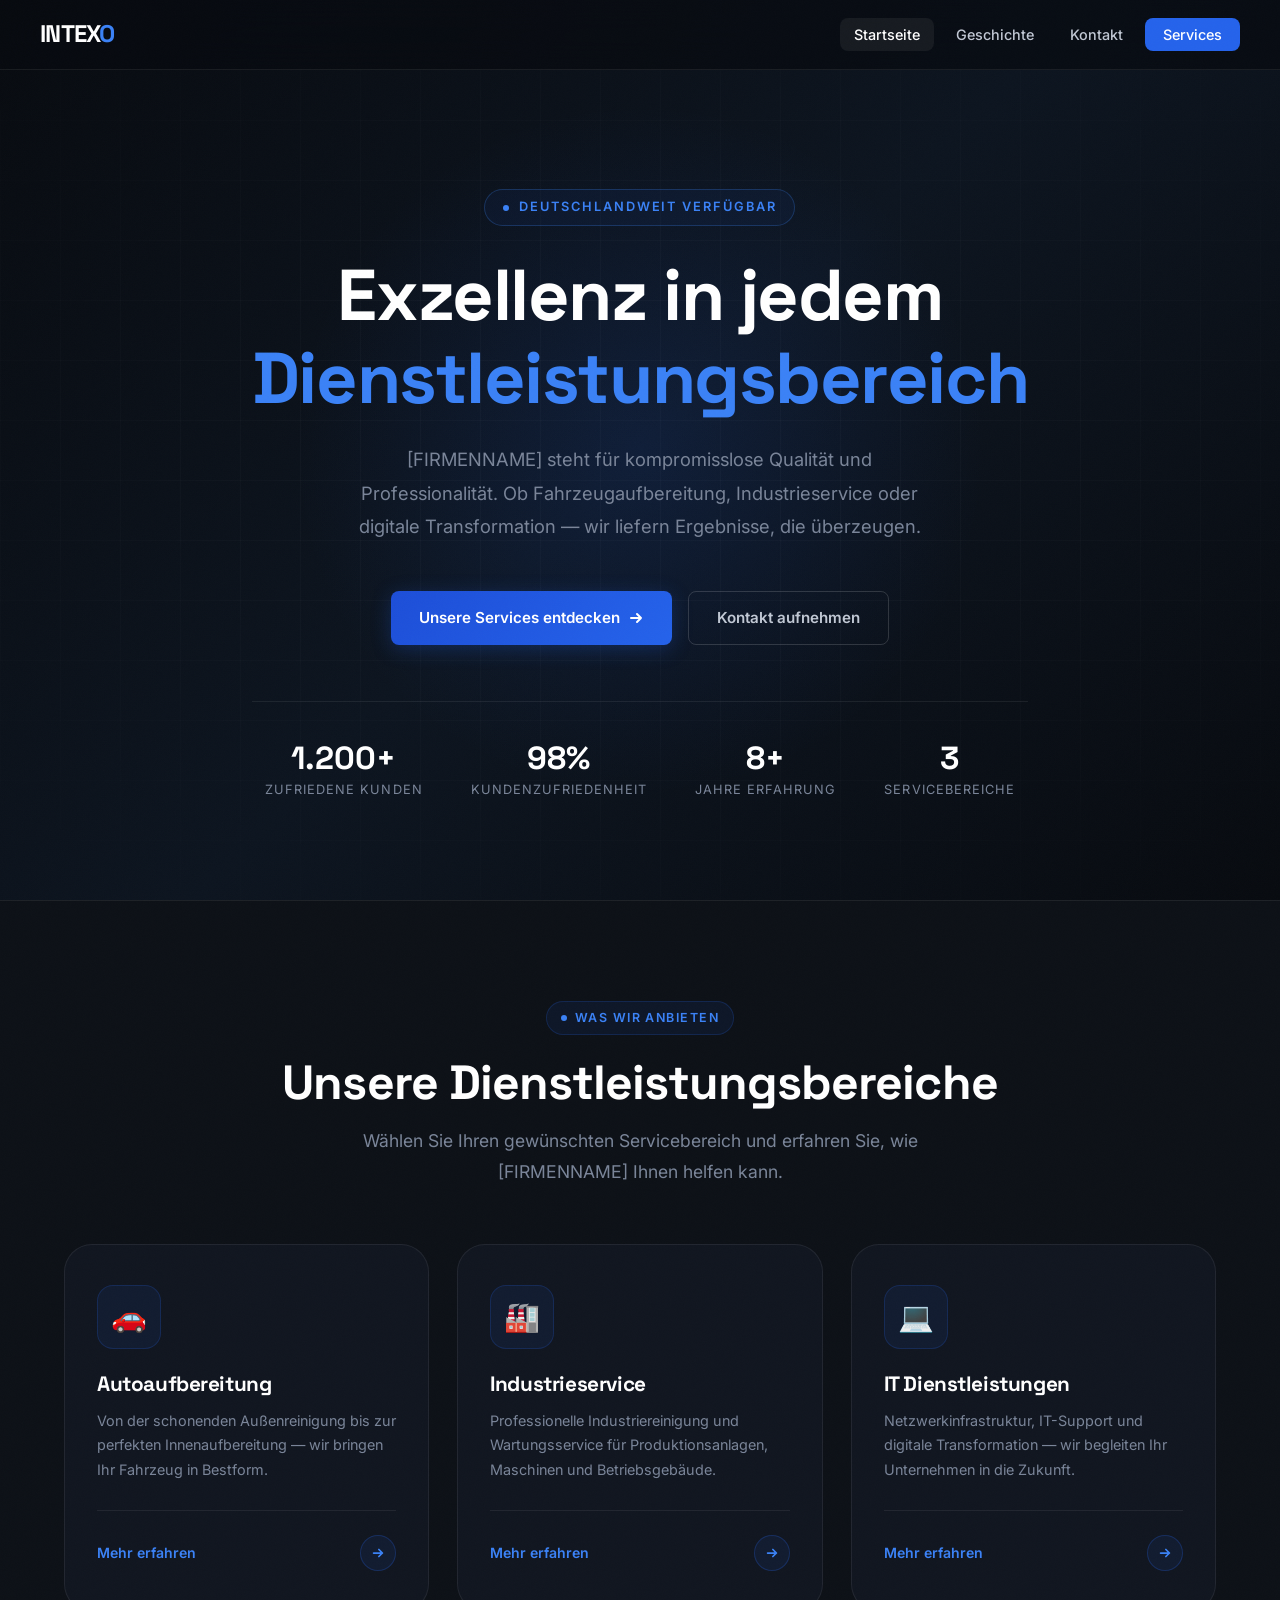
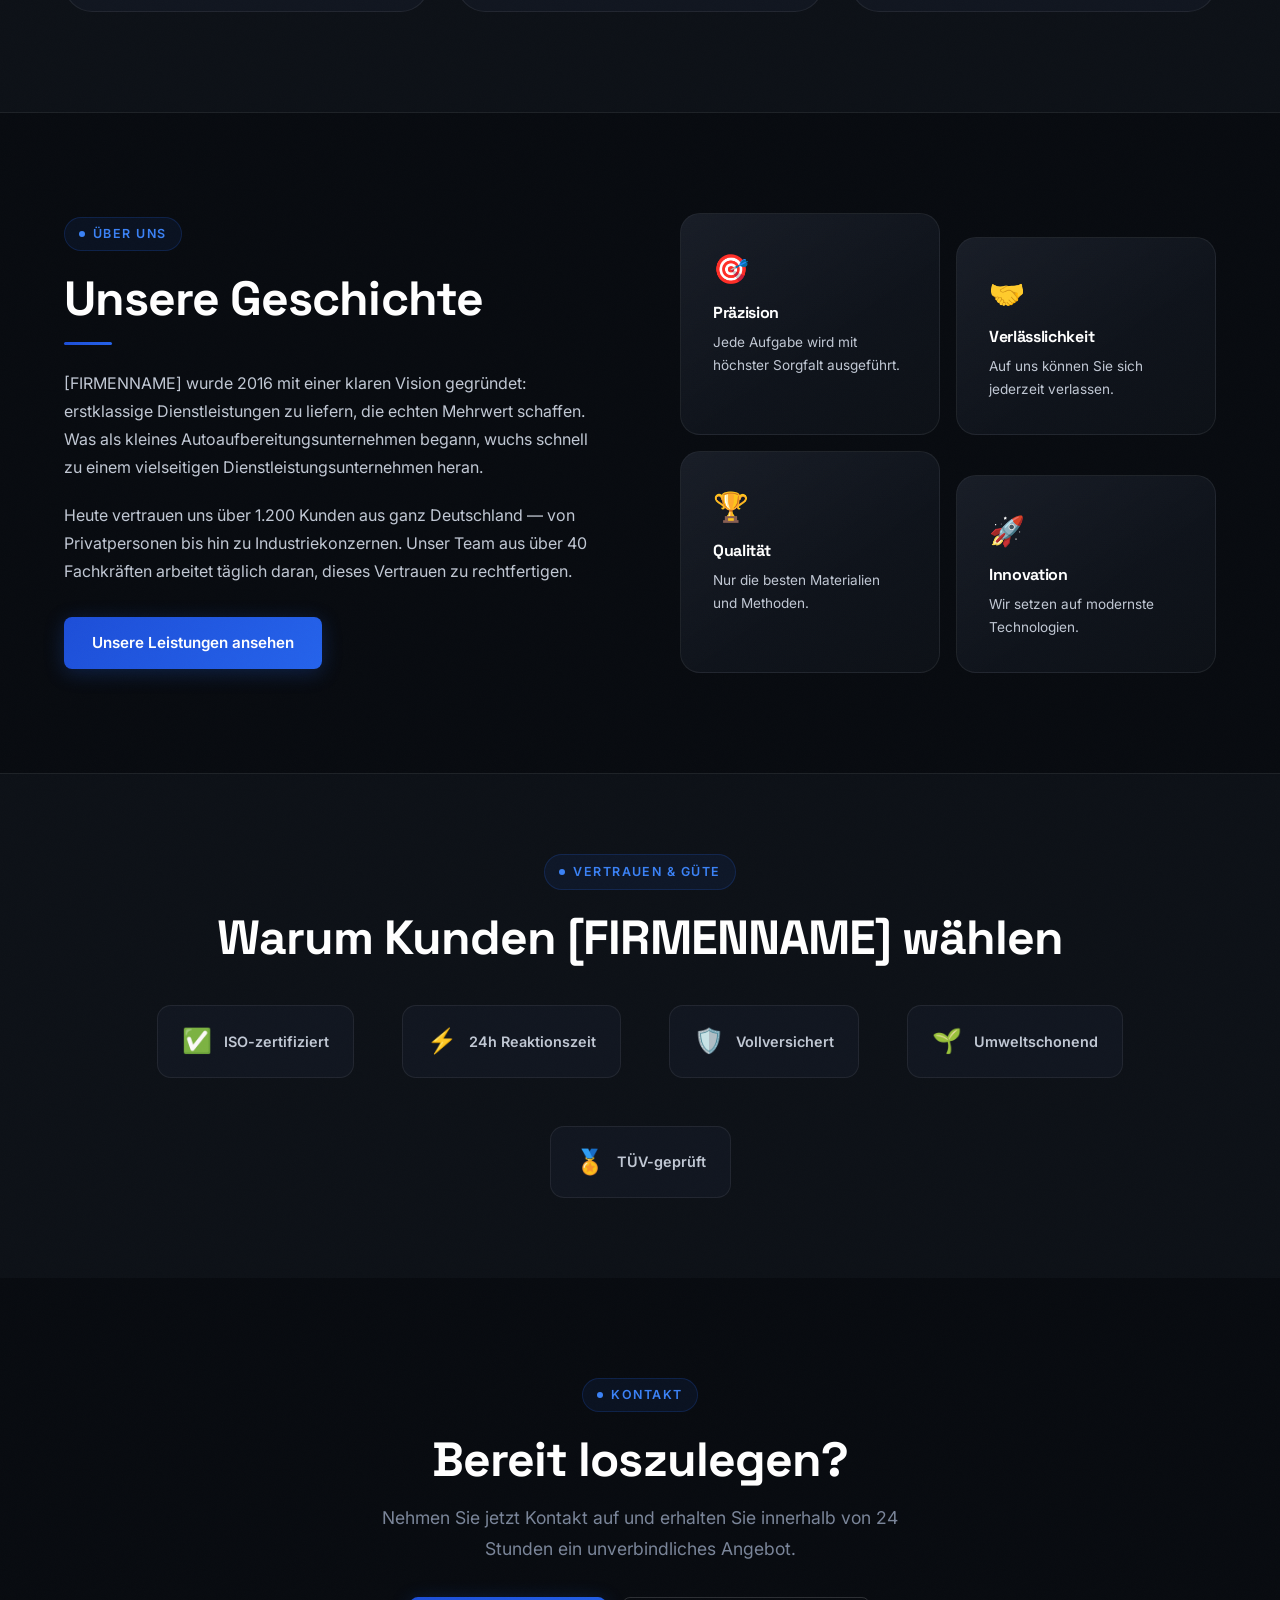
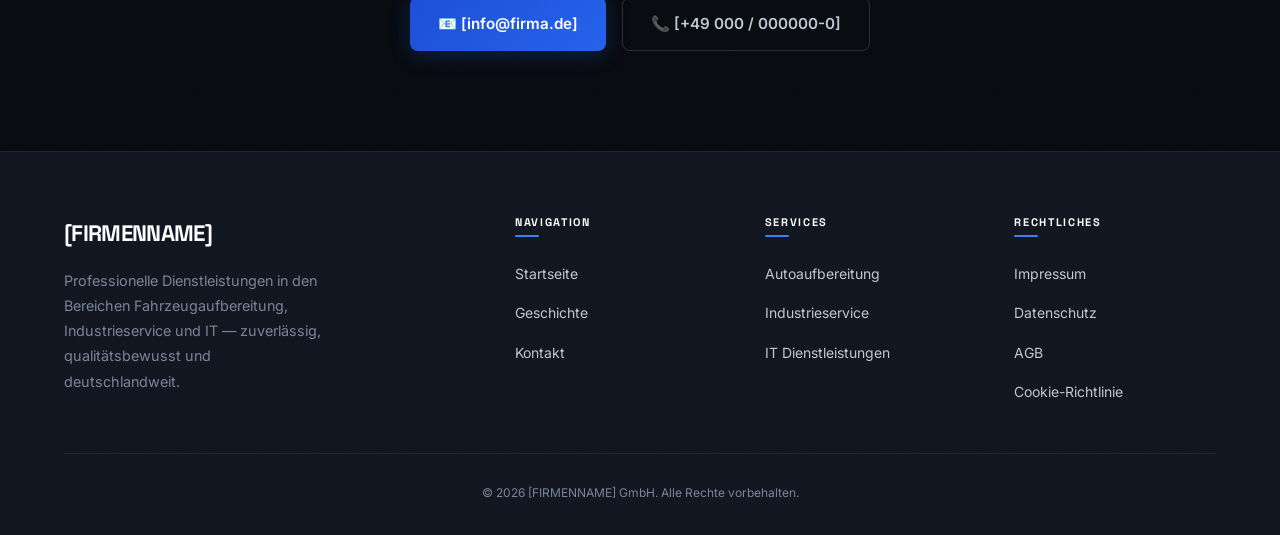
==== commit ab90bb14: "Update footer copyright year to 2026" ====
--- a/index.html
+++ b/index.html
@@ -583,8 +583,7 @@
         </div>
       </div>
       <div class="footer-bottom">
-        <p>© 2024 [FIRMENNAME] GmbH. Alle Rechte vorbehalten.</p>
-        <p>Made with 🇩🇪 in Deutschland</p>
+        <p>© 2026 [FIRMENNAME] GmbH. Alle Rechte vorbehalten.</p>
       </div>
     </div>
   </footer>
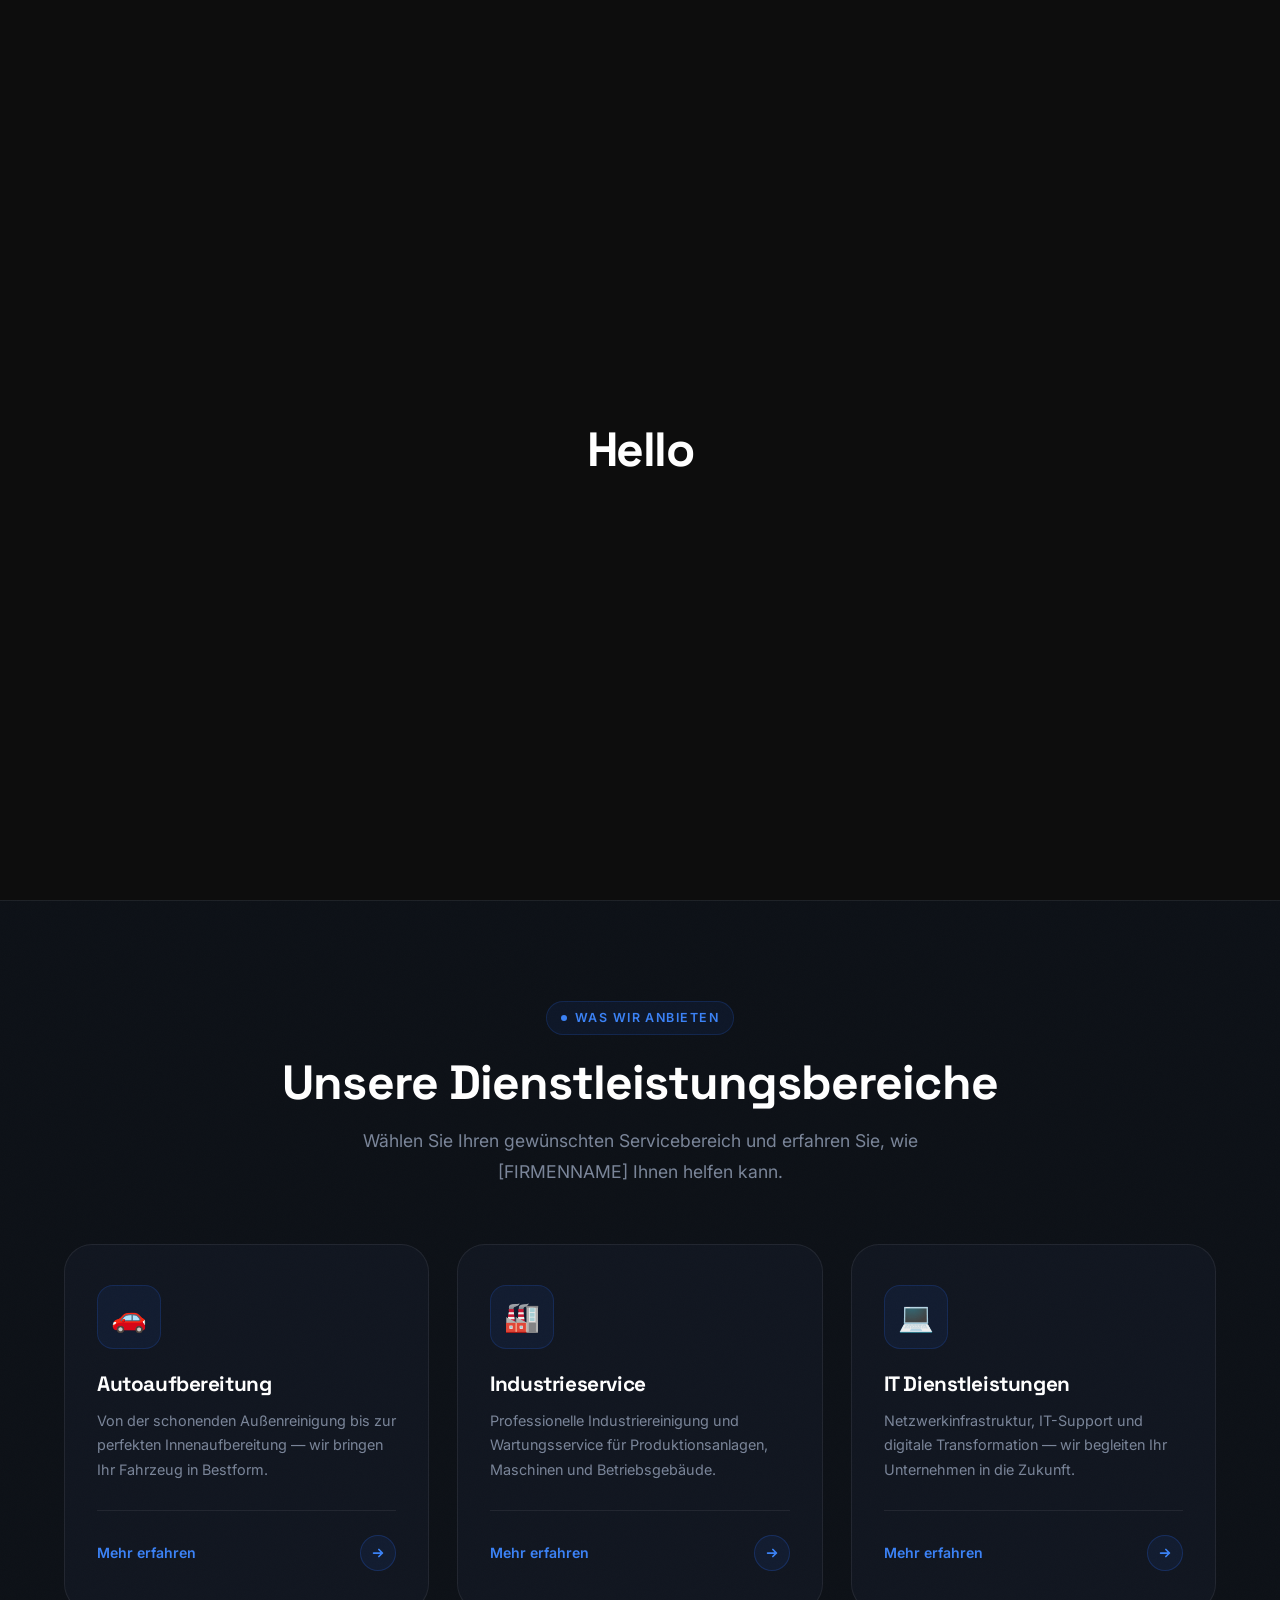
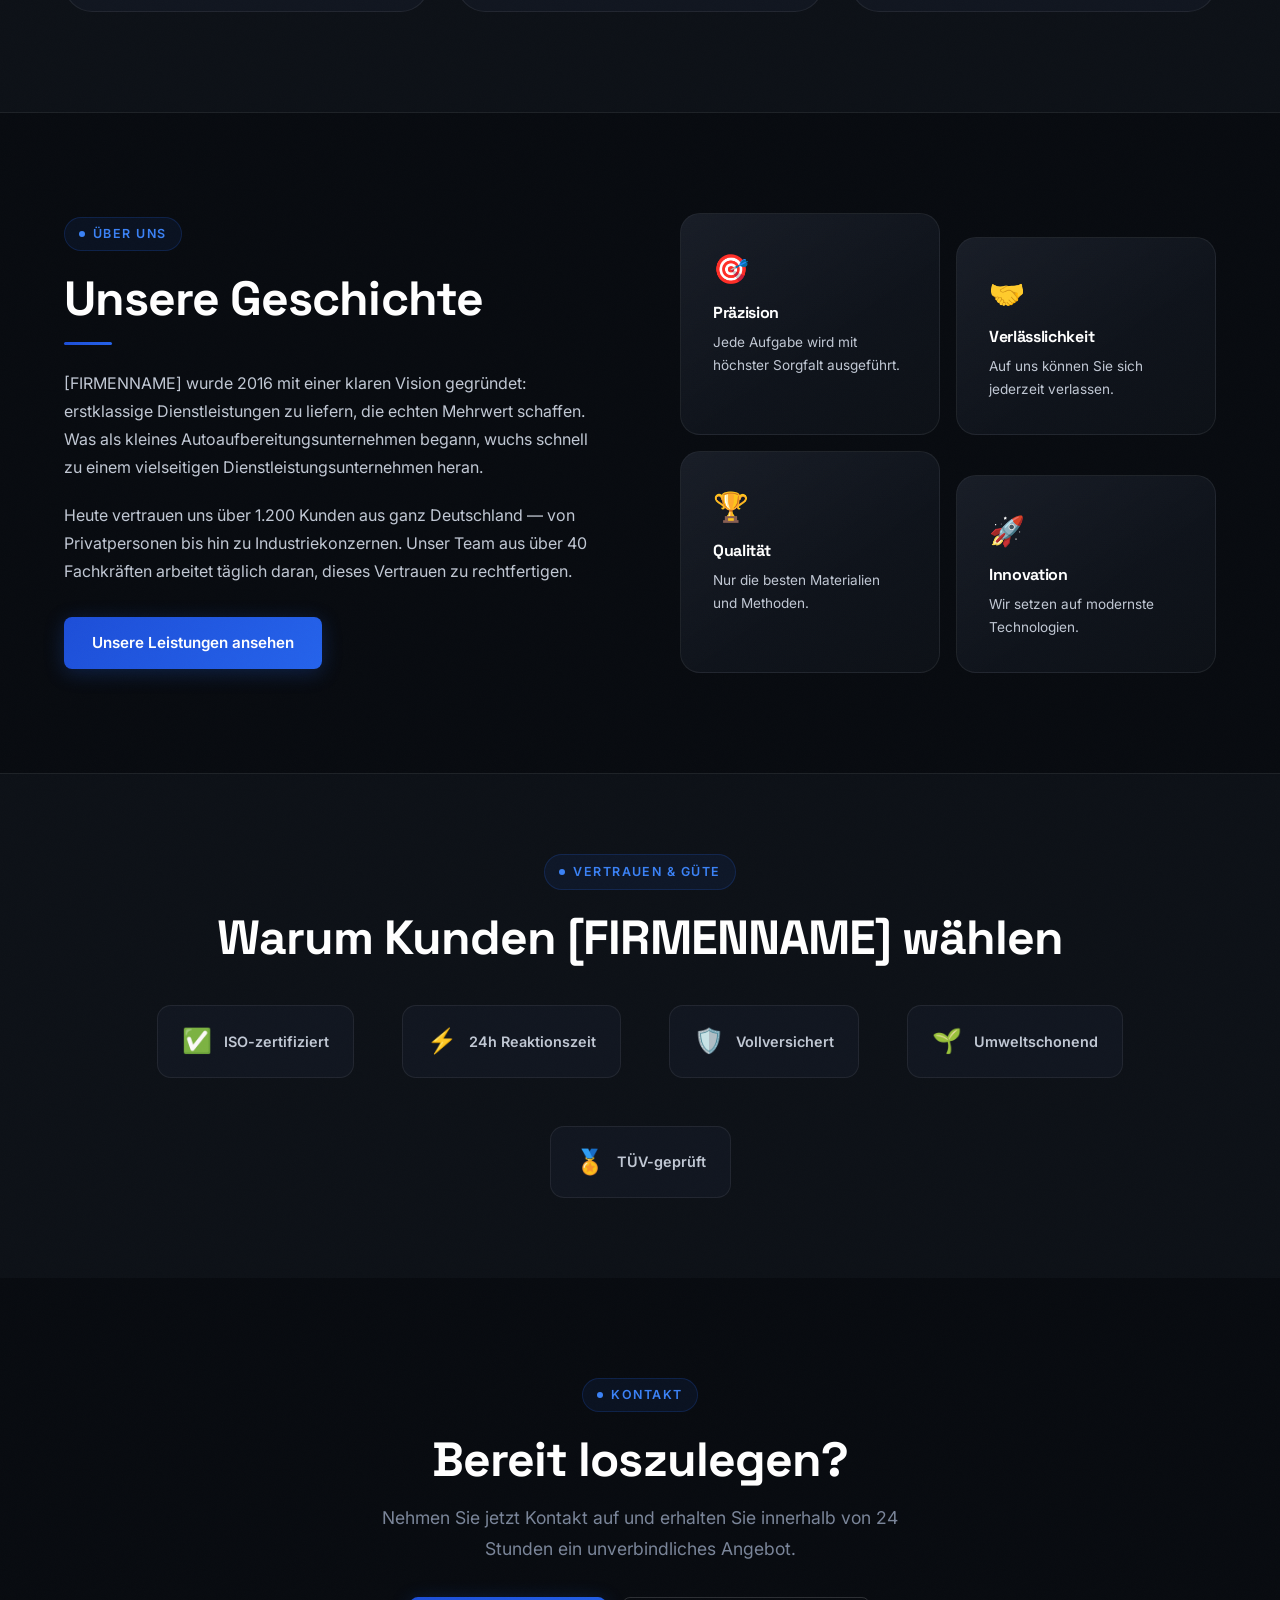
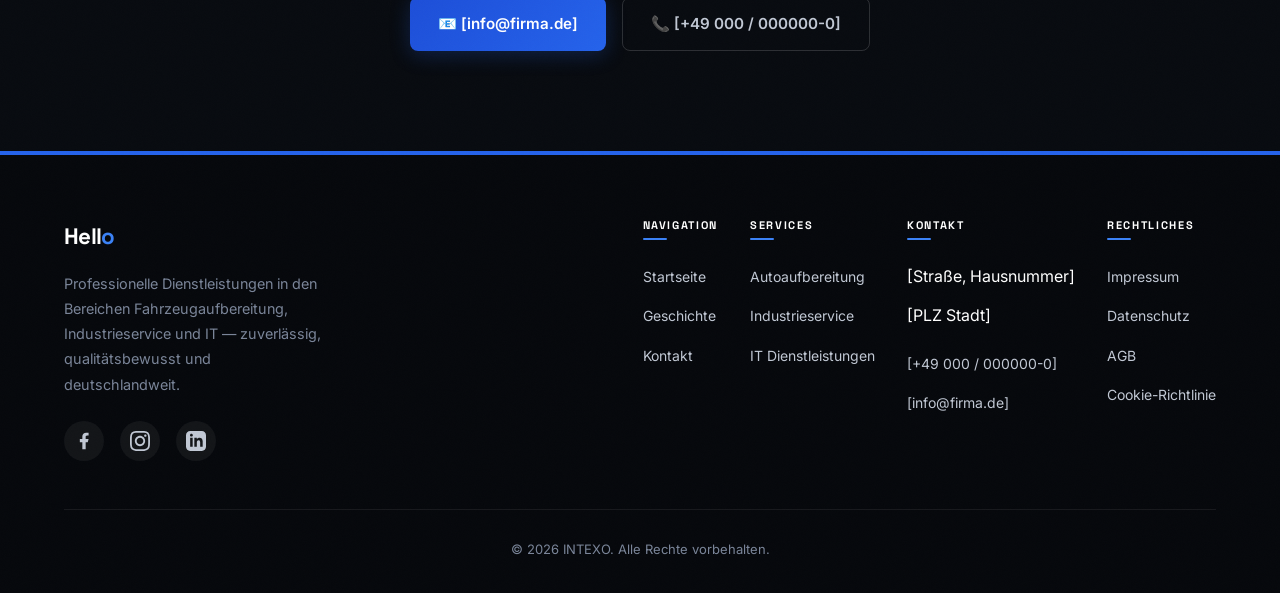
==== commit 5d1730de: "Add files via upload" ====
--- a/index.html
+++ b/index.html
@@ -1,10 +1,12 @@
 <!DOCTYPE html>
 <html lang="de">
+
 <head>
   <meta charset="UTF-8" />
   <meta name="viewport" content="width=device-width, initial-scale=1.0" />
   <title>[FIRMENNAME] — Professionelle Unternehmensdienstleistungen</title>
-  <meta name="description" content="[FIRMENNAME] bietet erstklassige Dienstleistungen in den Bereichen Autoaufbereitung, Industrieservice und IT Dienstleistungen." />
+  <meta name="description"
+    content="[FIRMENNAME] bietet erstklassige Dienstleistungen in den Bereichen Autoaufbereitung, Industrieservice und IT Dienstleistungen." />
   <link rel="stylesheet" href="style.css" />
   <style>
     /* ── Landing-specific styles ── */
@@ -23,8 +25,8 @@
       position: absolute;
       inset: 0;
       background-image:
-        linear-gradient(rgba(255,255,255,0.025) 1px, transparent 1px),
-        linear-gradient(90deg, rgba(255,255,255,0.025) 1px, transparent 1px);
+        linear-gradient(rgba(255, 255, 255, 0.025) 1px, transparent 1px),
+        linear-gradient(90deg, rgba(255, 255, 255, 0.025) 1px, transparent 1px);
       background-size: 60px 60px;
       mask-image: radial-gradient(ellipse 80% 70% at 50% 50%, black 30%, transparent 100%);
     }
@@ -34,7 +36,7 @@
       width: 700px;
       height: 700px;
       border-radius: 50%;
-      background: radial-gradient(circle, rgba(37,99,235,0.12) 0%, transparent 70%);
+      background: radial-gradient(circle, rgba(37, 99, 235, 0.12) 0%, transparent 70%);
       top: 50%;
       left: 50%;
       transform: translate(-50%, -50%);
@@ -57,8 +59,8 @@
       letter-spacing: 0.15em;
       text-transform: uppercase;
       color: var(--accent-light);
-      border: 1px solid rgba(59,130,246,0.25);
-      background: rgba(37,99,235,0.06);
+      border: 1px solid rgba(59, 130, 246, 0.25);
+      background: rgba(37, 99, 235, 0.06);
       padding: 7px 18px;
       border-radius: 100px;
       margin-bottom: 28px;
@@ -74,8 +76,17 @@
     }
 
     @keyframes pulse-dot {
-      0%, 100% { opacity: 1; transform: scale(1); }
-      50% { opacity: 0.5; transform: scale(0.8); }
+
+      0%,
+      100% {
+        opacity: 1;
+        transform: scale(1);
+      }
+
+      50% {
+        opacity: 0.5;
+        transform: scale(0.8);
+      }
     }
 
     .hero h1 {
@@ -83,7 +94,9 @@
       color: var(--white);
     }
 
-    .hero h1 .accent { color: var(--accent-light); }
+    .hero h1 .accent {
+      color: var(--accent-light);
+    }
 
     .hero-desc {
       font-size: 1.15rem;
@@ -147,7 +160,6 @@
       transition: var(--transition);
       position: relative;
       overflow: hidden;
-      group: true;
     }
 
     .service-card::after {
@@ -162,11 +174,11 @@
     .service-card:hover {
       transform: translateY(-8px);
       background: var(--bg-card-hover);
-      box-shadow: 0 20px 60px rgba(0,0,0,0.5), var(--shadow-glow);
+      box-shadow: 0 20px 60px rgba(0, 0, 0, 0.5), var(--shadow-glow);
     }
 
     .service-card:hover::after {
-      border-color: rgba(37,99,235,0.3);
+      border-color: rgba(37, 99, 235, 0.3);
     }
 
     .service-card-icon {
@@ -179,12 +191,12 @@
       font-size: 1.8rem;
       margin-bottom: 24px;
       background: var(--accent-subtle);
-      border: 1px solid rgba(37,99,235,0.2);
+      border: 1px solid rgba(37, 99, 235, 0.2);
       transition: var(--transition);
     }
 
     .service-card:hover .service-card-icon {
-      background: rgba(37,99,235,0.15);
+      background: rgba(37, 99, 235, 0.15);
       transform: scale(1.05);
     }
 
@@ -220,7 +232,7 @@
       height: 36px;
       border-radius: 50%;
       background: var(--accent-subtle);
-      border: 1px solid rgba(37,99,235,0.25);
+      border: 1px solid rgba(37, 99, 235, 0.25);
       display: flex;
       align-items: center;
       justify-content: center;
@@ -303,43 +315,68 @@
     }
 
     @media (max-width: 900px) {
-      .about-grid { grid-template-columns: 1fr; gap: 48px; }
+      .about-grid {
+        grid-template-columns: 1fr;
+        gap: 48px;
+      }
     }
 
     @media (max-width: 768px) {
-      .service-cards { grid-template-columns: 1fr; }
-      .hero-stats { gap: 24px; flex-wrap: wrap; }
-      .hero-desc { font-size: 1rem; }
-      .trust-badges { 
-        display: grid; 
-        grid-template-columns: 1fr 1fr; 
-        gap: 10px; 
-        padding: 0; 
-      }
-      .trust-badge { 
-        flex-direction: column; 
-        justify-content: center; 
-        text-align: center; 
-        padding: 16px; 
-        border-radius: 12px; 
-        background: rgba(37,99,235,0.1); 
-        border: 1px solid rgba(37,99,235,0.3); 
-        gap: 8px; 
-      }
+      .service-cards {
+        grid-template-columns: 1fr;
+      }
+
+      .hero-stats {
+        gap: 24px;
+        flex-wrap: wrap;
+      }
+
+      .hero-desc {
+        font-size: 1rem;
+      }
+
+      .trust-badges {
+        display: grid;
+        grid-template-columns: 1fr 1fr;
+        gap: 10px;
+        padding: 0;
+      }
+
+      .trust-badge {
+        flex-direction: column;
+        justify-content: center;
+        text-align: center;
+        padding: 16px;
+        border-radius: 12px;
+        background: rgba(37, 99, 235, 0.1);
+        border: 1px solid rgba(37, 99, 235, 0.3);
+        gap: 8px;
+      }
+
       .trust-badge:last-child:nth-child(odd) {
         grid-column: 1 / -1;
       }
+
       .trust-badge-icon {
         font-size: 1.8rem;
         margin-bottom: 4px;
       }
+
       .trust-badge-text {
         font-size: 13px;
         font-weight: 500;
         color: var(--white);
       }
-      .about-grid { grid-template-columns: 1fr; gap: 40px; }
-      .hero-content { padding: 60px 0 40px; }
+
+      .about-grid {
+        grid-template-columns: 1fr;
+        gap: 40px;
+      }
+
+      .hero-content {
+        padding: 60px 0 40px;
+      }
+
       .values-grid {
         display: grid;
         grid-template-columns: 1fr 1fr;
@@ -347,6 +384,7 @@
         gap: 12px;
         align-items: stretch;
       }
+
       .values-grid .card {
         height: 100%;
         display: flex;
@@ -355,10 +393,12 @@
         padding: 16px;
         margin-top: 0 !important;
       }
+
       .values-grid .card h4 {
         font-size: 15px !important;
         font-weight: bold;
       }
+
       .values-grid .card p {
         font-size: 13px !important;
         color: var(--gray-500) !important;
@@ -366,19 +406,33 @@
     }
 
     @media (max-width: 480px) {
-      .service-cards { gap: 16px; }
-      .service-card { padding: 28px 20px; }
-      .hero-eyebrow { font-size: 0.72rem; }
+      .service-cards {
+        gap: 16px;
+      }
+
+      .service-card {
+        padding: 28px 20px;
+      }
+
+      .hero-eyebrow {
+        font-size: 0.72rem;
+      }
     }
   </style>
 </head>
+
 <body>
+  <!-- Loading Screen -->
+  <div id="loading-screen">
+    <div class="loading-logo">Hello</div>
+  </div>
+
   <div class="noise"></div>
 
   <!-- Navbar -->
   <nav class="navbar" id="navbar">
     <div class="nav-inner">
-      <a class="nav-logo" href="index.html">INTEX<span>O</span></a>
+      <a class="nav-logo" href="index.html">Hell<span>o</span></a>
       <ul class="nav-links" id="navLinks">
         <li><a href="#startseite" class="active" onclick="closeMenu()">Startseite</a></li>
         <li><a href="#geschichte" onclick="closeMenu()">Geschichte</a></li>
@@ -399,10 +453,15 @@
       <div class="hero-content reveal">
         <div class="hero-eyebrow">Deutschlandweit verfügbar</div>
         <h1>Exzellenz in jedem<br><span class="accent">Dienstleistungsbereich</span></h1>
-        <p class="hero-desc">[FIRMENNAME] steht für kompromisslose Qualität und Professionalität. Ob Fahrzeugaufbereitung, Industrieservice oder digitale Transformation — wir liefern Ergebnisse, die überzeugen.</p>
+        <p class="hero-desc">[FIRMENNAME] steht für kompromisslose Qualität und Professionalität. Ob
+          Fahrzeugaufbereitung, Industrieservice oder digitale Transformation — wir liefern Ergebnisse, die überzeugen.
+        </p>
         <div style="display:flex;gap:16px;justify-content:center;flex-wrap:wrap;">
           <a href="#services" class="btn btn-primary">Unsere Services entdecken
-            <svg width="16" height="16" viewBox="0 0 16 16" fill="none" stroke="currentColor" stroke-width="2" stroke-linecap="round" stroke-linejoin="round"><path d="M3 8h10M9 4l4 4-4 4"/></svg>
+            <svg width="16" height="16" viewBox="0 0 16 16" fill="none" stroke="currentColor" stroke-width="2"
+              stroke-linecap="round" stroke-linejoin="round">
+              <path d="M3 8h10M9 4l4 4-4 4" />
+            </svg>
           </a>
           <a href="#kontakt" class="btn btn-secondary">Kontakt aufnehmen</a>
         </div>
@@ -435,42 +494,55 @@
       <div class="text-center reveal">
         <div class="section-label">Was wir anbieten</div>
         <h2 class="section-title">Unsere Dienstleistungsbereiche</h2>
-        <p class="section-subtitle">Wählen Sie Ihren gewünschten Servicebereich und erfahren Sie, wie [FIRMENNAME] Ihnen helfen kann.</p>
+        <p class="section-subtitle">Wählen Sie Ihren gewünschten Servicebereich und erfahren Sie, wie [FIRMENNAME] Ihnen
+          helfen kann.</p>
       </div>
 
       <div class="service-cards">
-        <a href="autoaufbereitung.html" class="service-card reveal" onclick="navigateTo(event, 'autoaufbereitung.html')">
+        <a href="autoaufbereitung.html" class="service-card reveal"
+          onclick="navigateTo(event, 'autoaufbereitung.html')">
           <div class="service-card-icon">🚗</div>
           <h3>Autoaufbereitung</h3>
-          <p>Von der schonenden Außenreinigung bis zur perfekten Innenaufbereitung — wir bringen Ihr Fahrzeug in Bestform.</p>
+          <p>Von der schonenden Außenreinigung bis zur perfekten Innenaufbereitung — wir bringen Ihr Fahrzeug in
+            Bestform.</p>
           <div class="service-card-footer">
             <span class="service-link-text">Mehr erfahren</span>
             <div class="service-arrow">
-              <svg viewBox="0 0 16 16"><path d="M3 8h10M9 4l4 4-4 4"/></svg>
+              <svg viewBox="0 0 16 16">
+                <path d="M3 8h10M9 4l4 4-4 4" />
+              </svg>
             </div>
           </div>
         </a>
 
-        <a href="industrieservice.html" class="service-card reveal" style="transition-delay:0.1s" onclick="navigateTo(event, 'industrieservice.html')">
+        <a href="industrieservice.html" class="service-card reveal" style="transition-delay:0.1s"
+          onclick="navigateTo(event, 'industrieservice.html')">
           <div class="service-card-icon">🏭</div>
           <h3>Industrieservice</h3>
-          <p>Professionelle Industriereinigung und Wartungsservice für Produktionsanlagen, Maschinen und Betriebsgebäude.</p>
+          <p>Professionelle Industriereinigung und Wartungsservice für Produktionsanlagen, Maschinen und
+            Betriebsgebäude.</p>
           <div class="service-card-footer">
             <span class="service-link-text">Mehr erfahren</span>
             <div class="service-arrow">
-              <svg viewBox="0 0 16 16"><path d="M3 8h10M9 4l4 4-4 4"/></svg>
+              <svg viewBox="0 0 16 16">
+                <path d="M3 8h10M9 4l4 4-4 4" />
+              </svg>
             </div>
           </div>
         </a>
 
-        <a href="it-dienstleistungen.html" class="service-card reveal" style="transition-delay:0.2s" onclick="navigateTo(event, 'it-dienstleistungen.html')">
+        <a href="it-dienstleistungen.html" class="service-card reveal" style="transition-delay:0.2s"
+          onclick="navigateTo(event, 'it-dienstleistungen.html')">
           <div class="service-card-icon">💻</div>
           <h3>IT Dienstleistungen</h3>
-          <p>Netzwerkinfrastruktur, IT-Support und digitale Transformation — wir begleiten Ihr Unternehmen in die Zukunft.</p>
+          <p>Netzwerkinfrastruktur, IT-Support und digitale Transformation — wir begleiten Ihr Unternehmen in die
+            Zukunft.</p>
           <div class="service-card-footer">
             <span class="service-link-text">Mehr erfahren</span>
             <div class="service-arrow">
-              <svg viewBox="0 0 16 16"><path d="M3 8h10M9 4l4 4-4 4"/></svg>
+              <svg viewBox="0 0 16 16">
+                <path d="M3 8h10M9 4l4 4-4 4" />
+              </svg>
             </div>
           </div>
         </a>
@@ -486,8 +558,12 @@
           <div class="section-label">Über uns</div>
           <h2 class="section-title">Unsere Geschichte</h2>
           <div class="divider"></div>
-          <p style="margin-bottom:20px;">[FIRMENNAME] wurde 2016 mit einer klaren Vision gegründet: erstklassige Dienstleistungen zu liefern, die echten Mehrwert schaffen. Was als kleines Autoaufbereitungsunternehmen begann, wuchs schnell zu einem vielseitigen Dienstleistungsunternehmen heran.</p>
-          <p style="margin-bottom:32px;">Heute vertrauen uns über 1.200 Kunden aus ganz Deutschland — von Privatpersonen bis hin zu Industriekonzernen. Unser Team aus über 40 Fachkräften arbeitet täglich daran, dieses Vertrauen zu rechtfertigen.</p>
+          <p style="margin-bottom:20px;">[FIRMENNAME] wurde 2016 mit einer klaren Vision gegründet: erstklassige
+            Dienstleistungen zu liefern, die echten Mehrwert schaffen. Was als kleines Autoaufbereitungsunternehmen
+            begann, wuchs schnell zu einem vielseitigen Dienstleistungsunternehmen heran.</p>
+          <p style="margin-bottom:32px;">Heute vertrauen uns über 1.200 Kunden aus ganz Deutschland — von Privatpersonen
+            bis hin zu Industriekonzernen. Unser Team aus über 40 Fachkräften arbeitet täglich daran, dieses Vertrauen
+            zu rechtfertigen.</p>
           <a href="#services" class="btn btn-primary">Unsere Leistungen ansehen</a>
         </div>
         <div class="reveal" style="transition-delay:0.2s;">
@@ -524,11 +600,16 @@
       <p class="section-label" style="justify-content:center;">Vertrauen & Güte</p>
       <h2 class="section-title reveal" style="margin-bottom:8px;">Warum Kunden [FIRMENNAME] wählen</h2>
       <div class="trust-badges reveal">
-        <div class="trust-badge"><span class="trust-badge-icon">✅</span><span class="trust-badge-text">ISO-zertifiziert</span></div>
-        <div class="trust-badge"><span class="trust-badge-icon">⚡</span><span class="trust-badge-text">24h Reaktionszeit</span></div>
-        <div class="trust-badge"><span class="trust-badge-icon">🛡️</span><span class="trust-badge-text">Vollversichert</span></div>
-        <div class="trust-badge"><span class="trust-badge-icon">🌱</span><span class="trust-badge-text">Umweltschonend</span></div>
-        <div class="trust-badge"><span class="trust-badge-icon">🏅</span><span class="trust-badge-text">TÜV-geprüft</span></div>
+        <div class="trust-badge"><span class="trust-badge-icon">✅</span><span
+            class="trust-badge-text">ISO-zertifiziert</span></div>
+        <div class="trust-badge"><span class="trust-badge-icon">⚡</span><span class="trust-badge-text">24h
+            Reaktionszeit</span></div>
+        <div class="trust-badge"><span class="trust-badge-icon">🛡️</span><span
+            class="trust-badge-text">Vollversichert</span></div>
+        <div class="trust-badge"><span class="trust-badge-icon">🌱</span><span
+            class="trust-badge-text">Umweltschonend</span></div>
+        <div class="trust-badge"><span class="trust-badge-icon">🏅</span><span
+            class="trust-badge-text">TÜV-geprüft</span></div>
       </div>
     </div>
   </section>
@@ -539,7 +620,8 @@
       <div class="text-center reveal">
         <div class="section-label">Kontakt</div>
         <h2 class="section-title">Bereit loszulegen?</h2>
-        <p class="section-subtitle">Nehmen Sie jetzt Kontakt auf und erhalten Sie innerhalb von 24 Stunden ein unverbindliches Angebot.</p>
+        <p class="section-subtitle">Nehmen Sie jetzt Kontakt auf und erhalten Sie innerhalb von 24 Stunden ein
+          unverbindliches Angebot.</p>
         <div style="display:flex;gap:16px;justify-content:center;margin-top:32px;flex-wrap:wrap;">
           <a href="mailto:[info@firma.de]" class="btn btn-primary">📧 [info@firma.de]</a>
           <a href="tel:[+490000000000]" class="btn btn-secondary">📞 [+49 000 / 000000-0]</a>
@@ -553,15 +635,36 @@
     <div class="container">
       <div class="footer-grid">
         <div class="footer-brand">
-          <a class="nav-logo" href="index.html">[FIRMENNAME]</a>
-          <p>Professionelle Dienstleistungen in den Bereichen Fahrzeugaufbereitung, Industrieservice und IT — zuverlässig, qualitätsbewusst und deutschlandweit.</p>
+          <a class="nav-logo" href="index.html">Hell<span>o</span></a>
+          <p>Professionelle Dienstleistungen in den Bereichen Fahrzeugaufbereitung, Industrieservice und IT —
+            zuverlässig, qualitätsbewusst und deutschlandweit.</p>
+          <div class="social-links">
+            <a href="#" aria-label="Facebook">
+              <svg viewBox="0 0 24 24" width="20" height="20" fill="currentColor">
+                <path
+                  d="M14 13.5h2.5l1-4H14v-2c0-1.03 0-2 2-2h1.5V2.14c-.326-.043-1.557-.14-2.857-.14C11.928 2 10 3.657 10 6.7v2.8H7v4h3V22h4v-8.5z" />
+              </svg>
+            </a>
+            <a href="#" aria-label="Instagram">
+              <svg viewBox="0 0 24 24" width="20" height="20" fill="currentColor">
+                <path
+                  d="M12 2.163c3.204 0 3.584.012 4.85.07 3.252.148 4.771 1.691 4.919 4.919.058 1.265.069 1.645.069 4.849 0 3.205-.012 3.584-.069 4.849-.149 3.225-1.664 4.771-4.919 4.919-1.266.058-1.644.07-4.85.07-3.204 0-3.584-.012-4.849-.07-3.26-.149-4.771-1.699-4.919-4.92-.058-1.265-.07-1.644-.07-4.849 0-3.204.013-3.583.07-4.849.149-3.227 1.664-4.771 4.919-4.919 1.266-.057 1.645-.069 4.849-.069zm0-2.163c-3.259 0-3.667.014-4.947.072-4.358.2-6.78 2.618-6.98 6.98-.059 1.281-.073 1.689-.073 4.948 0 3.259.014 3.668.072 4.948.2 4.358 2.618 6.78 6.98 6.98 1.281.058 1.689.072 4.948.072 3.259 0 3.668-.014 4.948-.072 4.354-.2 6.782-2.618 6.979-6.98.059-1.28.073-1.689.073-4.948 0-3.259-.014-3.667-.072-4.947-.196-4.354-2.617-6.78-6.979-6.98-1.281-.059-1.69-.073-4.949-.073zm0 5.838c-3.403 0-6.162 2.759-6.162 6.162s2.759 6.163 6.162 6.163 6.162-2.759 6.162-6.163c0-3.403-2.759-6.162-6.162-6.162zm0 10.162c-2.209 0-4-1.79-4-4 0-2.209 1.791-4 4-4s4 1.791 4 4c0 2.21-1.791 4-4 4zm6.406-11.845c-.796 0-1.441.645-1.441 1.44s.645 1.44 1.441 1.44c.795 0 1.439-.645 1.439-1.44s-.644-1.44-1.439-1.44z" />
+              </svg>
+            </a>
+            <a href="#" aria-label="LinkedIn">
+              <svg viewBox="0 0 24 24" width="20" height="20" fill="currentColor">
+                <path
+                  d="M19 0h-14c-2.761 0-5 2.239-5 5v14c0 2.761 2.239 5 5 5h14c2.762 0 5-2.239 5-5v-14c0-2.761-2.238-5-5-5zm-11 19h-3v-11h3v11zm-1.5-12.268c-.966 0-1.75-.79-1.75-1.764s.784-1.764 1.75-1.764 1.75.79 1.75 1.764-.783 1.764-1.75 1.764zm13.5 12.268h-3v-5.604c0-3.368-4-3.113-4 0v5.604h-3v-11h3v1.765c1.396-2.586 7-2.777 7 2.476v6.759z" />
+              </svg>
+            </a>
+          </div>
         </div>
         <div class="footer-col">
           <h4>Navigation</h4>
           <ul>
-            <li><a href="#startseite">Startseite</a></li>
-            <li><a href="#geschichte">Geschichte</a></li>
-            <li><a href="#kontakt">Kontakt</a></li>
+            <li><a href="index.html#startseite">Startseite</a></li>
+            <li><a href="index.html#geschichte">Geschichte</a></li>
+            <li><a href="index.html#kontakt">Kontakt</a></li>
           </ul>
         </div>
         <div class="footer-col">
@@ -573,17 +676,27 @@
           </ul>
         </div>
         <div class="footer-col">
+          <h4>Kontakt</h4>
+          <ul>
+            <li>[Straße, Hausnummer]</li>
+            <li>[PLZ Stadt]</li>
+            <li style="margin-top:8px"><a href="tel:+490000000000">[+49 000 / 000000-0]</a></li>
+            <li><a href="mailto:info@firma.de">[info@firma.de]</a></li>
+          </ul>
+        </div>
+        <div class="footer-col">
           <h4>Rechtliches</h4>
           <ul>
             <li><a href="impressum.html">Impressum</a></li>
             <li><a href="datenschutz.html">Datenschutz</a></li>
-            <li><a href="#">AGB</a></li>
-            <li><a href="#">Cookie-Richtlinie</a></li>
+            <li><a href="datenschutz.html">AGB</a></li>
+            <li><a href="datenschutz.html">Cookie-Richtlinie</a></li>
           </ul>
         </div>
       </div>
+      <div class="footer-divider"></div>
       <div class="footer-bottom">
-        <p>© 2026 [FIRMENNAME] GmbH. Alle Rechte vorbehalten.</p>
+        <p>© 2026 INTEXO. Alle Rechte vorbehalten.</p>
       </div>
     </div>
   </footer>
@@ -631,6 +744,22 @@
       });
     }, { threshold: 0.12 });
     revealEls.forEach(el => observer.observe(el));
+
+    // Loading screen logic
+    window.addEventListener('DOMContentLoaded', () => {
+      const loadScreen = document.getElementById('loading-screen');
+      if (loadScreen) {
+        if (!sessionStorage.getItem('intexo_loaded')) {
+          setTimeout(() => {
+            loadScreen.classList.add('fade-out');
+            sessionStorage.setItem('intexo_loaded', 'true');
+          }, 2500);
+        } else {
+          loadScreen.style.display = 'none';
+        }
+      }
+    });
   </script>
 </body>
-</html>
+
+</html>
--- a/style.css
+++ b/style.css
@@ -308,15 +308,16 @@
 
 /* ── Footer ── */
 .footer {
-  background: var(--bg-card); /* Slightly different shade than page */
-  border-top: 1px solid var(--border);
+  background: #06080c; /* Slightly darker than page */
+  border-top: 4px solid var(--accent);
   padding: 64px 0 32px;
 }
 
 .footer-grid {
   display: grid;
-  grid-template-columns: 2fr 1fr 1fr 1fr;
-  gap: 48px;
+  grid-template-columns: 2.5fr auto auto minmax(min-content, auto) auto;
+  justify-content: space-between;
+  gap: 48px 32px;
   margin-bottom: 48px;
 }
 
@@ -330,6 +331,31 @@
   font-size: 0.9rem;
   color: var(--gray-500);
   max-width: 260px;
+  margin-bottom: 24px;
+}
+
+.social-links {
+  display: flex;
+  gap: 16px;
+  align-items: center;
+}
+
+.social-links a {
+  display: flex;
+  align-items: center;
+  justify-content: center;
+  width: 40px;
+  height: 40px;
+  border-radius: 50%;
+  background: rgba(255, 255, 255, 0.05);
+  color: var(--gray-300);
+  transition: var(--transition);
+}
+
+.social-links a:hover {
+  background: var(--accent);
+  color: var(--white);
+  transform: translateY(-2px);
 }
 
 .footer-col h4 {
@@ -372,9 +398,14 @@
   color: var(--accent-light);
 }
 
+.footer-divider {
+  width: 100%;
+  height: 1px;
+  background: var(--border);
+  margin: 0 0 28px 0;
+}
+
 .footer-bottom {
-  border-top: 1px solid var(--border);
-  padding-top: 28px;
   display: flex;
   align-items: center;
   justify-content: center;
@@ -382,9 +413,8 @@
 }
 
 .footer-bottom p {
-  font-size: 12px;
+  font-size: 13px;
   color: var(--gray-500);
-  width: 100%;
 }
 
 /* ── Cards ── */
@@ -496,10 +526,55 @@
   background-size: 200px;
 }
 
+/* ── Loading Screen ── */
+#loading-screen {
+  position: fixed;
+  top: 0;
+  left: 0;
+  width: 100vw;
+  height: 100vh;
+  background-color: #0d0d0d;
+  z-index: 100000;
+  display: flex;
+  flex-direction: column;
+  justify-content: center;
+  align-items: center;
+  transition: opacity 0.6s ease-out, visibility 0.6s ease-out;
+}
+
+#loading-screen.fade-out {
+  opacity: 0;
+  visibility: hidden;
+}
+
+.loading-logo {
+  font-family: var(--font-display);
+  font-size: 3rem;
+  font-weight: 800;
+  letter-spacing: -0.03em;
+  color: var(--white);
+  opacity: 0;
+  animation: logoFadeIn 1s ease forwards 0.3s;
+}
+
+@keyframes logoFadeIn {
+  from { opacity: 0; transform: translateY(10px); }
+  to   { opacity: 1; transform: translateY(0); }
+}
+
 /* ── Responsive ── */
 @media (max-width: 1024px) {
   .grid-4 { grid-template-columns: repeat(2, 1fr); }
-  .footer-grid { grid-template-columns: 1fr 1fr; gap: 32px; }
+  .footer-grid { 
+    grid-template-columns: repeat(2, 1fr); 
+    gap: 48px 32px; 
+  }
+  .footer-brand { 
+    grid-column: 1 / -1; 
+  }
+  .footer-brand p { 
+    max-width: 480px; 
+  }
 }
 
 @media (max-width: 768px) {
@@ -554,7 +629,7 @@
   /* Footer */
   .footer { padding: 48px 0 24px; }
   .footer-grid { 
-    grid-template-columns: 1fr 1fr; 
+    grid-template-columns: 1fr; 
     gap: 32px 24px; 
   }
   .footer-brand {
@@ -568,7 +643,7 @@
   }
   .footer-bottom { 
     flex-direction: column; 
-    gap: 12px; 
+    gap: 16px; 
     text-align: center; 
   }
 
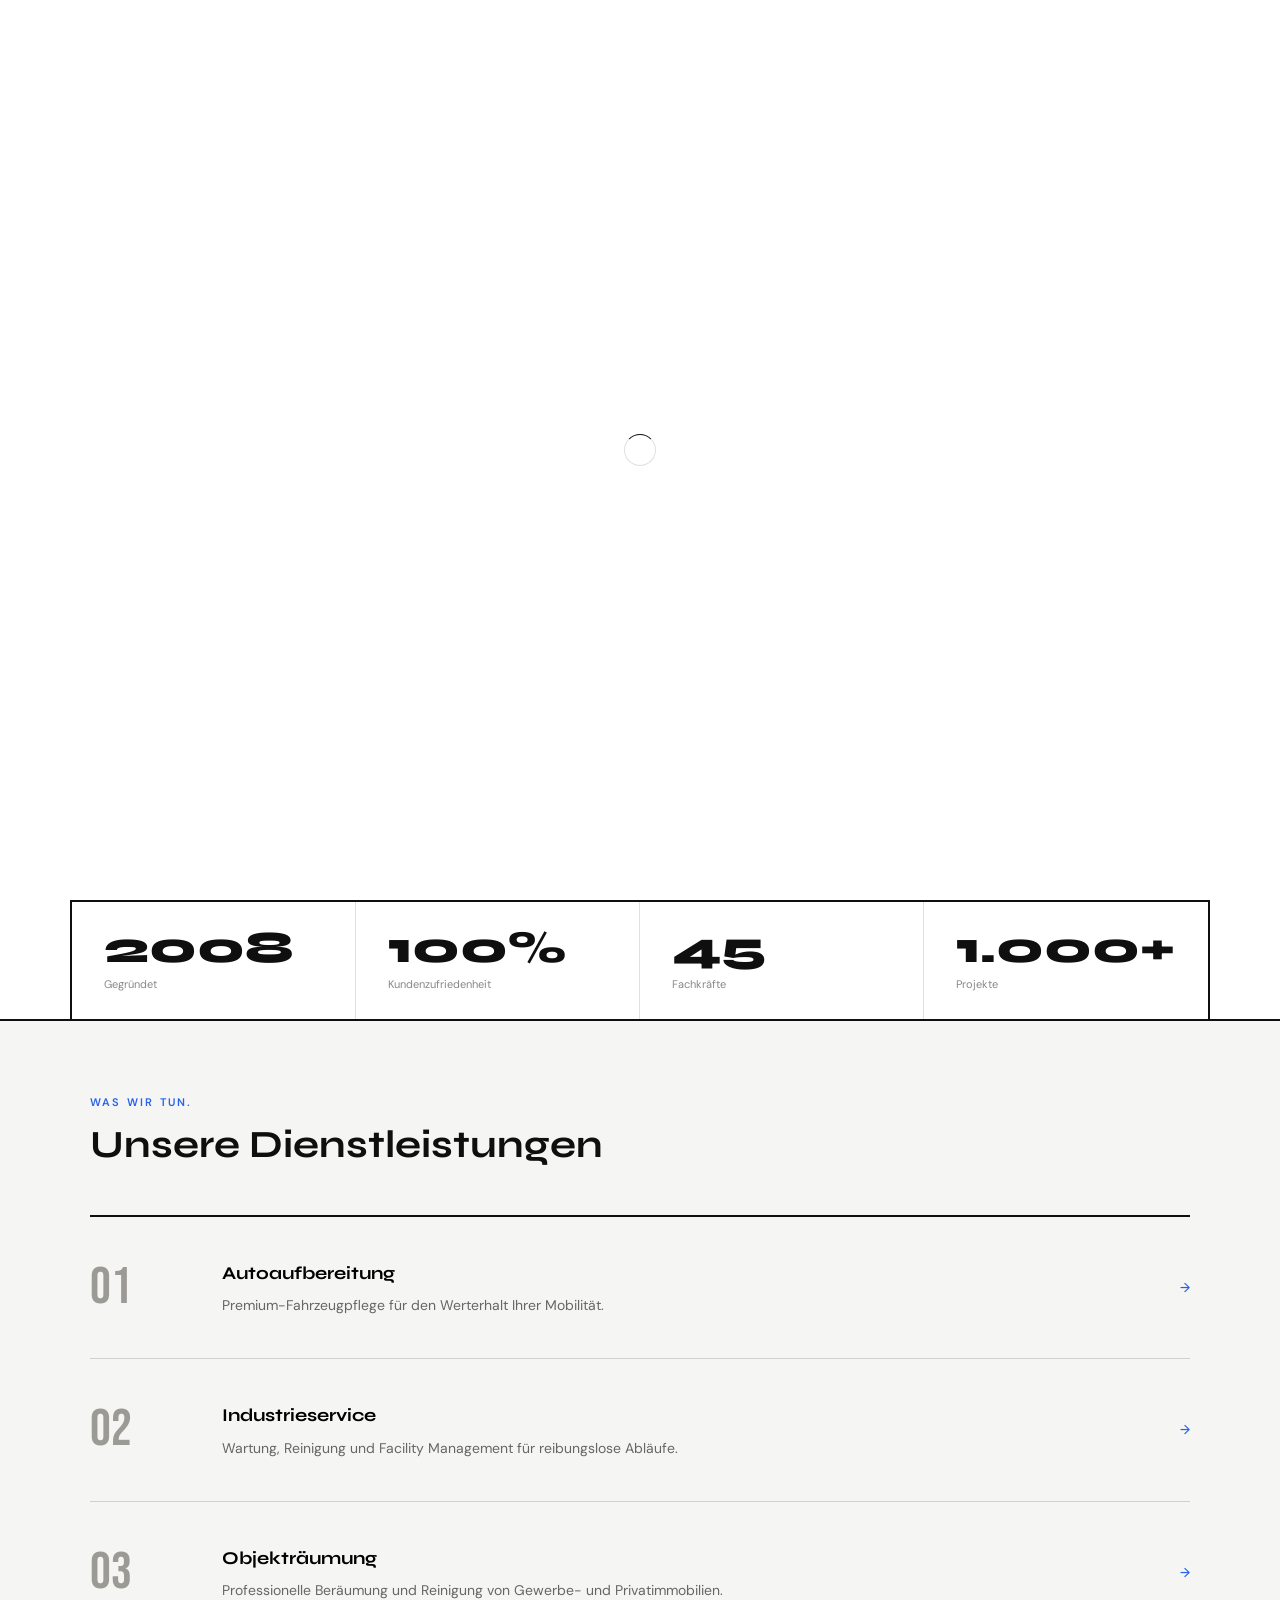
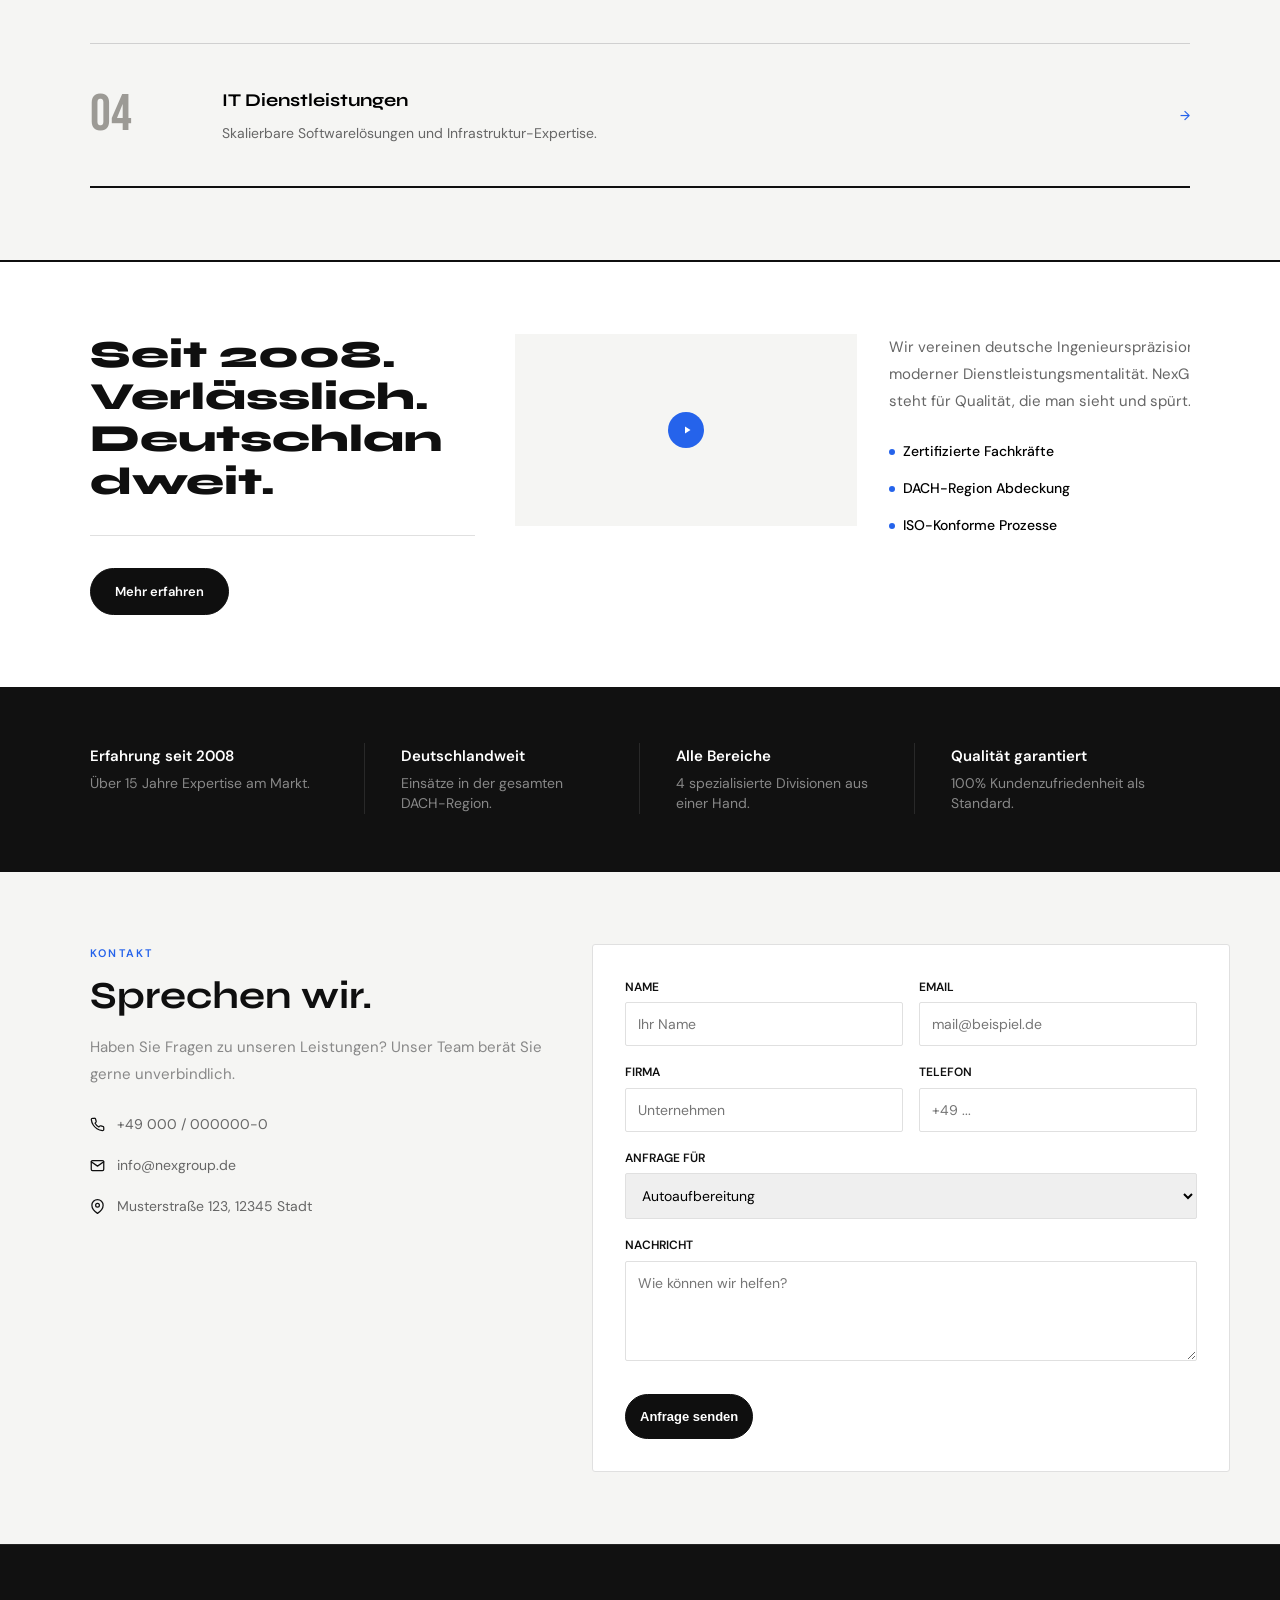
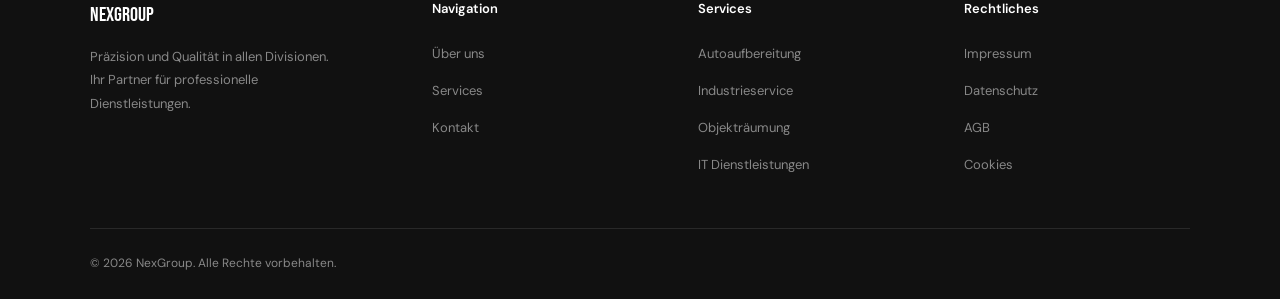
==== commit 21f9d8ad: "Add files via upload" ====
--- a/index.html
+++ b/index.html
@@ -2,762 +2,386 @@
 <html lang="de">
 
 <head>
-  <meta charset="UTF-8" />
-  <meta name="viewport" content="width=device-width, initial-scale=1.0" />
-  <title>[FIRMENNAME] — Professionelle Unternehmensdienstleistungen</title>
-  <meta name="description"
-    content="[FIRMENNAME] bietet erstklassige Dienstleistungen in den Bereichen Autoaufbereitung, Industrieservice und IT Dienstleistungen." />
-  <link rel="stylesheet" href="style.css" />
-  <style>
-    /* ── Landing-specific styles ── */
-    .hero {
-      min-height: 100vh;
-      display: flex;
-      flex-direction: column;
-      justify-content: center;
-      position: relative;
-      background: var(--gradient-hero);
-      overflow: hidden;
-      padding-top: 70px;
-    }
-
-    .hero-bg-grid {
-      position: absolute;
-      inset: 0;
-      background-image:
-        linear-gradient(rgba(255, 255, 255, 0.025) 1px, transparent 1px),
-        linear-gradient(90deg, rgba(255, 255, 255, 0.025) 1px, transparent 1px);
-      background-size: 60px 60px;
-      mask-image: radial-gradient(ellipse 80% 70% at 50% 50%, black 30%, transparent 100%);
-    }
-
-    .hero-glow {
-      position: absolute;
-      width: 700px;
-      height: 700px;
-      border-radius: 50%;
-      background: radial-gradient(circle, rgba(37, 99, 235, 0.12) 0%, transparent 70%);
-      top: 50%;
-      left: 50%;
-      transform: translate(-50%, -50%);
-      pointer-events: none;
-    }
-
-    .hero-content {
-      position: relative;
-      z-index: 2;
-      padding: 80px 0 60px;
-      text-align: center;
-    }
-
-    .hero-eyebrow {
-      display: inline-flex;
-      align-items: center;
-      gap: 10px;
-      font-size: 0.8rem;
-      font-weight: 600;
-      letter-spacing: 0.15em;
-      text-transform: uppercase;
-      color: var(--accent-light);
-      border: 1px solid rgba(59, 130, 246, 0.25);
-      background: rgba(37, 99, 235, 0.06);
-      padding: 7px 18px;
-      border-radius: 100px;
-      margin-bottom: 28px;
-    }
-
-    .hero-eyebrow::before {
-      content: '';
-      width: 6px;
-      height: 6px;
-      border-radius: 50%;
-      background: var(--accent-light);
-      animation: pulse-dot 2s infinite;
-    }
-
-    @keyframes pulse-dot {
-
-      0%,
-      100% {
-        opacity: 1;
-        transform: scale(1);
-      }
-
-      50% {
-        opacity: 0.5;
-        transform: scale(0.8);
-      }
-    }
-
-    .hero h1 {
-      margin-bottom: 24px;
-      color: var(--white);
-    }
-
-    .hero h1 .accent {
-      color: var(--accent-light);
-    }
-
-    .hero-desc {
-      font-size: 1.15rem;
-      max-width: 580px;
-      margin: 0 auto 48px;
-      color: var(--gray-500);
-      line-height: 1.8;
-    }
-
-    .hero-stats {
-      display: flex;
-      justify-content: center;
-      gap: 48px;
-      border-top: 1px solid var(--border);
-      padding-top: 40px;
-      margin-top: 56px;
-    }
-
-    .stat {
-      text-align: center;
-    }
-
-    .stat-number {
-      font-family: var(--font-display);
-      font-size: 2rem;
-      font-weight: 800;
-      color: var(--white);
-      line-height: 1;
-    }
-
-    .stat-label {
-      font-size: 0.8rem;
-      color: var(--gray-500);
-      margin-top: 6px;
-      text-transform: uppercase;
-      letter-spacing: 0.08em;
-    }
-
-    /* ── Service Selection ── */
-    .services-section {
-      background: var(--bg-secondary);
-      border-top: 1px solid var(--border);
-      border-bottom: 1px solid var(--border);
-    }
-
-    .service-cards {
-      display: grid;
-      grid-template-columns: repeat(3, 1fr);
-      gap: 28px;
-      margin-top: 56px;
-    }
-
-    .service-card {
-      background: var(--bg-card);
-      border: 1px solid var(--border);
-      border-radius: var(--radius-xl);
-      padding: 40px 32px;
-      cursor: pointer;
-      text-decoration: none;
-      display: block;
-      transition: var(--transition);
-      position: relative;
-      overflow: hidden;
-    }
-
-    .service-card::after {
-      content: '';
-      position: absolute;
-      inset: 0;
-      border-radius: var(--radius-xl);
-      border: 1px solid transparent;
-      transition: var(--transition);
-    }
-
-    .service-card:hover {
-      transform: translateY(-8px);
-      background: var(--bg-card-hover);
-      box-shadow: 0 20px 60px rgba(0, 0, 0, 0.5), var(--shadow-glow);
-    }
-
-    .service-card:hover::after {
-      border-color: rgba(37, 99, 235, 0.3);
-    }
-
-    .service-card-icon {
-      width: 64px;
-      height: 64px;
-      border-radius: 16px;
-      display: flex;
-      align-items: center;
-      justify-content: center;
-      font-size: 1.8rem;
-      margin-bottom: 24px;
-      background: var(--accent-subtle);
-      border: 1px solid rgba(37, 99, 235, 0.2);
-      transition: var(--transition);
-    }
-
-    .service-card:hover .service-card-icon {
-      background: rgba(37, 99, 235, 0.15);
-      transform: scale(1.05);
-    }
-
-    .service-card h3 {
-      font-size: 1.3rem;
-      margin-bottom: 12px;
-      color: var(--white);
-    }
-
-    .service-card p {
-      font-size: 0.9rem;
-      color: var(--gray-500);
-      line-height: 1.7;
-    }
-
-    .service-card-footer {
-      display: flex;
-      align-items: center;
-      justify-content: space-between;
-      margin-top: 28px;
-      padding-top: 24px;
-      border-top: 1px solid var(--border);
-    }
-
-    .service-link-text {
-      font-size: 0.88rem;
-      font-weight: 600;
-      color: var(--accent-light);
-    }
-
-    .service-arrow {
-      width: 36px;
-      height: 36px;
-      border-radius: 50%;
-      background: var(--accent-subtle);
-      border: 1px solid rgba(37, 99, 235, 0.25);
-      display: flex;
-      align-items: center;
-      justify-content: center;
-      transition: var(--transition);
-    }
-
-    .service-card:hover .service-arrow {
-      background: var(--accent);
-      transform: translateX(4px);
-    }
-
-    .service-arrow svg {
-      width: 14px;
-      height: 14px;
-      fill: none;
-      stroke: var(--accent-light);
-      stroke-width: 2;
-      stroke-linecap: round;
-      stroke-linejoin: round;
-      transition: var(--transition);
-    }
-
-    .service-card:hover .service-arrow svg {
-      stroke: white;
-    }
-
-    /* ── Trust section ── */
-    .trust-section {
-      text-align: center;
-      padding: 80px 0;
-    }
-
-    .trust-badges {
-      display: flex;
-      justify-content: center;
-      align-items: center;
-      gap: 48px;
-      flex-wrap: wrap;
-      margin-top: 40px;
-    }
-
-    .trust-badge {
-      display: flex;
-      align-items: center;
-      gap: 12px;
-      padding: 16px 24px;
-      background: var(--bg-card);
-      border: 1px solid var(--border);
-      border-radius: var(--radius-md);
-      transition: var(--transition);
-    }
-
-    .trust-badge:hover {
-      border-color: var(--border-hover);
-      transform: translateY(-2px);
-    }
-
-    .trust-badge-icon {
-      font-size: 1.5rem;
-    }
-
-    .trust-badge-text {
-      font-size: 0.9rem;
-      font-weight: 600;
-      color: var(--gray-300);
-    }
-
-    /* ── About / Geschichte layout ── */
-    .about-grid {
-      display: grid;
-      grid-template-columns: 1fr 1fr;
-      gap: 80px;
-      align-items: center;
-    }
-
-    .values-grid {
-      display: grid;
-      grid-template-columns: 1fr 1fr;
-      gap: 16px;
-    }
-
-    @media (max-width: 900px) {
-      .about-grid {
-        grid-template-columns: 1fr;
-        gap: 48px;
-      }
-    }
-
-    @media (max-width: 768px) {
-      .service-cards {
-        grid-template-columns: 1fr;
-      }
-
-      .hero-stats {
-        gap: 24px;
-        flex-wrap: wrap;
-      }
-
-      .hero-desc {
-        font-size: 1rem;
-      }
-
-      .trust-badges {
-        display: grid;
-        grid-template-columns: 1fr 1fr;
-        gap: 10px;
-        padding: 0;
-      }
-
-      .trust-badge {
-        flex-direction: column;
-        justify-content: center;
-        text-align: center;
-        padding: 16px;
-        border-radius: 12px;
-        background: rgba(37, 99, 235, 0.1);
-        border: 1px solid rgba(37, 99, 235, 0.3);
-        gap: 8px;
-      }
-
-      .trust-badge:last-child:nth-child(odd) {
-        grid-column: 1 / -1;
-      }
-
-      .trust-badge-icon {
-        font-size: 1.8rem;
-        margin-bottom: 4px;
-      }
-
-      .trust-badge-text {
-        font-size: 13px;
-        font-weight: 500;
-        color: var(--white);
-      }
-
-      .about-grid {
-        grid-template-columns: 1fr;
-        gap: 40px;
-      }
-
-      .hero-content {
-        padding: 60px 0 40px;
-      }
-
-      .values-grid {
-        display: grid;
-        grid-template-columns: 1fr 1fr;
-        grid-auto-rows: 1fr;
-        gap: 12px;
-        align-items: stretch;
-      }
-
-      .values-grid .card {
-        height: 100%;
-        display: flex;
-        flex-direction: column;
-        justify-content: flex-start;
-        padding: 16px;
-        margin-top: 0 !important;
-      }
-
-      .values-grid .card h4 {
-        font-size: 15px !important;
-        font-weight: bold;
-      }
-
-      .values-grid .card p {
-        font-size: 13px !important;
-        color: var(--gray-500) !important;
-      }
-    }
-
-    @media (max-width: 480px) {
-      .service-cards {
-        gap: 16px;
-      }
-
-      .service-card {
-        padding: 28px 20px;
-      }
-
-      .hero-eyebrow {
-        font-size: 0.72rem;
-      }
-    }
-  </style>
+  <meta charset="UTF-8">
+  <meta name="viewport" content="width=device-width, initial-scale=1.0">
+  <title>NexGroup | Qualität seit 2008</title>
+  <link rel="stylesheet" href="style.css">
 </head>
 
 <body>
-  <!-- Loading Screen -->
-  <div id="loading-screen">
-    <div class="loading-logo">Hello</div>
+
+  <!-- PAGE TRANSITION -->
+  <div class="page-transition" id="pageTransition"></div>
+
+  <!-- LOADER -->
+  <div class="loader-wrapper" id="loader">
+    <div class="spinner"></div>
   </div>
 
-  <div class="noise"></div>
-
-  <!-- Navbar -->
-  <nav class="navbar" id="navbar">
-    <div class="nav-inner">
-      <a class="nav-logo" href="index.html">Hell<span>o</span></a>
-      <ul class="nav-links" id="navLinks">
-        <li><a href="#startseite" class="active" onclick="closeMenu()">Startseite</a></li>
-        <li><a href="#geschichte" onclick="closeMenu()">Geschichte</a></li>
-        <li><a href="#kontakt" onclick="closeMenu()">Kontakt</a></li>
-        <li><a href="#services" class="nav-cta" onclick="closeMenu()">Services</a></li>
-      </ul>
-      <button class="nav-hamburger" id="hamburger" aria-label="Menü öffnen" onclick="toggleMenu()">
-        <span></span><span></span><span></span>
-      </button>
+  <!-- NAVBAR -->
+  <nav class="navbar">
+    <div class="container nav-container">
+      <a href="index.html" class="nav-logo">NEXGROUP</a>
+      <div class="nav-right">
+        <div class="nav-links">
+          <a href="#about">Über uns</a>
+          <a href="#services">Services</a>
+        </div>
+        <a href="#contact" class="btn btn-black btn-nav">Kontakt</a>
+      </div>
     </div>
   </nav>
 
-  <!-- Hero -->
-  <section class="hero" id="startseite">
-    <div class="hero-bg-grid"></div>
-    <div class="hero-glow"></div>
-    <div class="container">
-      <div class="hero-content reveal">
-        <div class="hero-eyebrow">Deutschlandweit verfügbar</div>
-        <h1>Exzellenz in jedem<br><span class="accent">Dienstleistungsbereich</span></h1>
-        <p class="hero-desc">[FIRMENNAME] steht für kompromisslose Qualität und Professionalität. Ob
-          Fahrzeugaufbereitung, Industrieservice oder digitale Transformation — wir liefern Ergebnisse, die überzeugen.
-        </p>
-        <div style="display:flex;gap:16px;justify-content:center;flex-wrap:wrap;">
-          <a href="#services" class="btn btn-primary">Unsere Services entdecken
-            <svg width="16" height="16" viewBox="0 0 16 16" fill="none" stroke="currentColor" stroke-width="2"
-              stroke-linecap="round" stroke-linejoin="round">
-              <path d="M3 8h10M9 4l4 4-4 4" />
-            </svg>
-          </a>
-          <a href="#kontakt" class="btn btn-secondary">Kontakt aufnehmen</a>
-        </div>
-
-        <div class="hero-stats">
-          <div class="stat">
-            <div class="stat-number">1.200+</div>
-            <div class="stat-label">Zufriedene Kunden</div>
-          </div>
-          <div class="stat">
-            <div class="stat-number">98%</div>
-            <div class="stat-label">Kundenzufriedenheit</div>
-          </div>
-          <div class="stat">
-            <div class="stat-number">8+</div>
-            <div class="stat-label">Jahre Erfahrung</div>
-          </div>
-          <div class="stat">
-            <div class="stat-number">3</div>
-            <div class="stat-label">Servicebereiche</div>
-          </div>
-        </div>
+
+
+  <!-- HERO SECTION -->
+  <header class="hero">
+    <div class="container" style="padding:0;">
+      <div class="hero-grid">
+        <!-- LEFT 40% -->
+        <div class="hero-col hero-l reveal">
+          <span class="section-label">DEUTSCHLANDWEIT · SEIT 2008</span>
+          <h1 class="t-h1">Wir lösen,<br>was andere<br>nicht können.</h1>
+          <p class="hero-desc">Professionelle Lösungen für anspruchsvolle Herausforderungen in Industrie, IT und
+            Service.</p>
+          <div class="hero-actions">
+            <a href="#services" class="btn btn-black">Services entdecken</a>
+            <a href="#contact" class="btn btn-outline">Kontakt aufnehmen</a>
+          </div>
+        </div>
+
+        <!-- MIDDLE 35% -->
+        <div class="hero-col hero-m reveal" style="transition-delay:0.2s;">
+          <div class="hero-huge-num">01</div>
+          <h3 class="hero-mid-title">Professionelle Dienstleistungen<br>für höchste Ansprüche.</h3>
+          <p class="hero-mid-desc" style="max-width:280px; font-size:13px; color:#888;">Gegründet in Deutschland, tätig
+            in der gesamten DACH-Region. Wir setzen Standards in Präzision und Verlässlichkeit.</p>
+          <div class="hero-mid-line"></div>
+          <div class="hero-stats-mini">
+            <div class="stat-mini-item">
+              <div class="num">500+</div>
+              <div class="label">Zufriedene Kunden</div>
+            </div>
+            <div class="stat-mini-item">
+              <div class="num">4</div>
+              <div class="label">Divisionen</div>
+            </div>
+            <div class="stat-mini-item">
+              <div class="num">15+</div>
+              <div class="label">Jahre Erfahrung</div>
+            </div>
+          </div>
+        </div>
+
+        <!-- RIGHT 25% -->
+        <div class="hero-col hero-r reveal" style="transition-delay:0.4s;">
+          <div class="hero-dark-strip">
+            <div class="hero-rotated">NEXGROUP — QUALITÄT SEIT 2008</div>
+          </div>
+        </div>
+      </div>
+
+      <!-- HERO STATS ROW -->
+      <div class="hero-stats-row reveal" style="transition-delay:0.6s;">
+        <div class="stat-box">
+          <div class="stat-num">2008</div>
+          <div class="stat-label">Gegründet</div>
+        </div>
+        <div class="stat-box">
+          <div class="stat-num">100%</div>
+          <div class="stat-label">Kundenzufriedenheit</div>
+        </div>
+        <div class="stat-box">
+          <div class="stat-num">45</div>
+          <div class="stat-label">Fachkräfte</div>
+        </div>
+        <div class="stat-box">
+          <div class="stat-num">1.000+</div>
+          <div class="stat-label">Projekte</div>
+        </div>
+      </div>
+    </div>
+  </header>
+
+  <!-- SERVICES SECTION -->
+  <section class="services-section" id="services">
+    <div class="container">
+      <span class="section-label">WAS WIR TUN.</span>
+      <h2 class="t-h2">Unsere Dienstleistungen</h2>
+
+      <div class="manifesto-list">
+        <!-- 01 -->
+        <a href="autoaufbereitung.html" class="manifesto-row reveal">
+          <div class="m-num">01</div>
+          <div class="m-content">
+            <h3 class="m-title">Autoaufbereitung</h3>
+            <p class="m-desc">Premium-Fahrzeugpflege für den Werterhalt Ihrer Mobilität.</p>
+          </div>
+          <div class="m-link">→</div>
+        </a>
+        <!-- 02 -->
+        <a href="industrieservice.html" class="manifesto-row reveal">
+          <div class="m-num">02</div>
+          <div class="m-content">
+            <h3 class="m-title">Industrieservice</h3>
+            <p class="m-desc">Wartung, Reinigung und Facility Management für reibungslose Abläufe.</p>
+          </div>
+          <div class="m-link">→</div>
+        </a>
+        <!-- 03 -->
+        <a href="#contact" class="manifesto-row reveal">
+          <div class="m-num">03</div>
+          <div class="m-content">
+            <h3 class="m-title">Objekträumung</h3>
+            <p class="m-desc">Professionelle Beräumung und Reinigung von Gewerbe- und Privatimmobilien.</p>
+          </div>
+          <div class="m-link">→</div>
+        </a>
+        <!-- 04 -->
+        <a href="it-dienstleistungen.html" class="manifesto-row reveal">
+          <div class="m-num">04</div>
+          <div class="m-content">
+            <h3 class="m-title">IT Dienstleistungen</h3>
+            <p class="m-desc">Skalierbare Softwarelösungen und Infrastruktur-Expertise.</p>
+          </div>
+          <div class="m-link">→</div>
+        </a>
       </div>
     </div>
   </section>
 
-  <!-- Services -->
-  <section class="services-section section" id="services">
-    <div class="container">
-      <div class="text-center reveal">
-        <div class="section-label">Was wir anbieten</div>
-        <h2 class="section-title">Unsere Dienstleistungsbereiche</h2>
-        <p class="section-subtitle">Wählen Sie Ihren gewünschten Servicebereich und erfahren Sie, wie [FIRMENNAME] Ihnen
-          helfen kann.</p>
-      </div>
-
-      <div class="service-cards">
-        <a href="autoaufbereitung.html" class="service-card reveal"
-          onclick="navigateTo(event, 'autoaufbereitung.html')">
-          <div class="service-card-icon">🚗</div>
-          <h3>Autoaufbereitung</h3>
-          <p>Von der schonenden Außenreinigung bis zur perfekten Innenaufbereitung — wir bringen Ihr Fahrzeug in
-            Bestform.</p>
-          <div class="service-card-footer">
-            <span class="service-link-text">Mehr erfahren</span>
-            <div class="service-arrow">
-              <svg viewBox="0 0 16 16">
-                <path d="M3 8h10M9 4l4 4-4 4" />
+  <!-- ABOUT SECTION -->
+  <section class="about-section" id="about">
+    <div class="container">
+      <div class="about-grid">
+        <!-- LEFT -->
+        <div class="about-l reveal">
+          <h2 class="t-h2" style="font-size: clamp(28px, 3vw, 44px); font-weight: 800; margin-bottom: 32px;">Seit
+            2008.<br>Verlässlich.<br>Deutschlandweit.</h2>
+          <div class="about-line"></div>
+          <a href="#contact" class="btn btn-black">Mehr erfahren</a>
+        </div>
+        <!-- RIGHT -->
+        <div class="about-r reveal" style="transition-delay:0.2s;">
+          <div class="about-subgrid">
+            <div class="video-placeholder">
+              <div class="play-btn">
+                <svg viewBox="0 0 24 24">
+                  <path d="M8 5v14l11-7z" />
+                </svg>
+              </div>
+            </div>
+            <div class="about-desc">
+              <p>Wir vereinen deutsche Ingenieurspräzision mit moderner Dienstleistungsmentalität. NexGroup steht für
+                Qualität, die man sieht und spürt.</p>
+              <div class="trust-points">
+                <div class="trust-point">Zertifizierte Fachkräfte</div>
+                <div class="trust-point">DACH-Region Abdeckung</div>
+                <div class="trust-point">ISO-Konforme Prozesse</div>
+              </div>
+            </div>
+          </div>
+        </div>
+      </div>
+    </div>
+  </section>
+
+  <!-- WHY US SECTION -->
+  <section class="why-section">
+    <div class="container">
+      <div class="why-grid">
+        <div class="why-item reveal">
+          <h4>Erfahrung seit 2008</h4>
+          <p>Über 15 Jahre Expertise am Markt.</p>
+        </div>
+        <div class="why-item reveal" style="transition-delay:0.1s;">
+          <h4>Deutschlandweit</h4>
+          <p>Einsätze in der gesamten DACH-Region.</p>
+        </div>
+        <div class="why-item reveal" style="transition-delay:0.2s;">
+          <h4>Alle Bereiche</h4>
+          <p>4 spezialisierte Divisionen aus einer Hand.</p>
+        </div>
+        <div class="why-item reveal" style="transition-delay:0.3s;">
+          <h4>Qualität garantiert</h4>
+          <p>100% Kundenzufriedenheit als Standard.</p>
+        </div>
+      </div>
+    </div>
+  </section>
+
+  <!-- CONTACT SECTION -->
+  <section class="contact-section" id="contact">
+    <div class="container">
+      <div class="contact-grid">
+        <!-- LEFT -->
+        <div class="contact-info reveal">
+          <div>
+            <span class="section-label">KONTAKT</span>
+            <h2 class="t-h2">Sprechen wir.</h2>
+            <p style="margin-top:16px; color:#888;">Haben Sie Fragen zu unseren Leistungen? Unser Team berät Sie gerne
+              unverbindlich.</p>
+          </div>
+          <div style="display:flex; flex-direction:column; gap:16px;">
+            <div class="c-item">
+              <svg viewBox="0 0 24 24" fill="none" stroke="currentColor" stroke-width="2" stroke-linecap="round"
+                stroke-linejoin="round">
+                <path
+                  d="M22 16.92v3a2 2 0 0 1-2.18 2 19.79 19.79 0 0 1-8.63-3.07 19.5 19.5 0 0 1-6-6 19.79 19.79 0 0 1-3.07-8.67A2 2 0 0 1 4.11 2h3a2 2 0 0 1 2 1.72 12.84 12.84 0 0 0 .7 2.81 2 2 0 0 1-.45 2.11L8.09 9.91a16 16 0 0 0 6 6l1.27-1.27a2 2 0 0 1 2.11-.45 12.84 12.84 0 0 0 2.81.7A2 2 0 0 1 22 16.92z" />
               </svg>
-            </div>
-          </div>
-        </a>
-
-        <a href="industrieservice.html" class="service-card reveal" style="transition-delay:0.1s"
-          onclick="navigateTo(event, 'industrieservice.html')">
-          <div class="service-card-icon">🏭</div>
-          <h3>Industrieservice</h3>
-          <p>Professionelle Industriereinigung und Wartungsservice für Produktionsanlagen, Maschinen und
-            Betriebsgebäude.</p>
-          <div class="service-card-footer">
-            <span class="service-link-text">Mehr erfahren</span>
-            <div class="service-arrow">
-              <svg viewBox="0 0 16 16">
-                <path d="M3 8h10M9 4l4 4-4 4" />
+              <span>+49 000 / 000000-0</span>
+            </div>
+            <div class="c-item">
+              <svg viewBox="0 0 24 24" fill="none" stroke="currentColor" stroke-width="2" stroke-linecap="round"
+                stroke-linejoin="round">
+                <path d="M4 4h16c1.1 0 2 .9 2 2v12c0 1.1-.9 2-2 2H4c-1.1 0-2-.9-2-2V6c0-1.1.9-2 2-2z" />
+                <polyline points="22,6 12,13 2,6" />
               </svg>
-            </div>
-          </div>
-        </a>
-
-        <a href="it-dienstleistungen.html" class="service-card reveal" style="transition-delay:0.2s"
-          onclick="navigateTo(event, 'it-dienstleistungen.html')">
-          <div class="service-card-icon">💻</div>
-          <h3>IT Dienstleistungen</h3>
-          <p>Netzwerkinfrastruktur, IT-Support und digitale Transformation — wir begleiten Ihr Unternehmen in die
-            Zukunft.</p>
-          <div class="service-card-footer">
-            <span class="service-link-text">Mehr erfahren</span>
-            <div class="service-arrow">
-              <svg viewBox="0 0 16 16">
-                <path d="M3 8h10M9 4l4 4-4 4" />
+              <span>info@nexgroup.de</span>
+            </div>
+            <div class="c-item">
+              <svg viewBox="0 0 24 24" fill="none" stroke="currentColor" stroke-width="2" stroke-linecap="round"
+                stroke-linejoin="round">
+                <path d="M21 10c0 7-9 13-9 13s-9-6-9-13a9 9 0 0 1 18 0z" />
+                <circle cx="12" cy="10" r="3" />
               </svg>
-            </div>
-          </div>
-        </a>
+              <span>Musterstraße 123, 12345 Stadt</span>
+            </div>
+          </div>
+        </div>
+        <!-- RIGHT -->
+        <div class="contact-card reveal" style="transition-delay:0.2s;">
+          <form id="contactForm">
+            <div class="form-row">
+              <div class="form-group">
+                <label>NAME</label>
+                <input type="text" class="form-control" placeholder="Ihr Name" required>
+              </div>
+              <div class="form-group">
+                <label>EMAIL</label>
+                <input type="email" class="form-control" placeholder="mail@beispiel.de" required>
+              </div>
+            </div>
+            <div class="form-row" style="margin-top:16px;">
+              <div class="form-group">
+                <label>FIRMA</label>
+                <input type="text" class="form-control" placeholder="Unternehmen">
+              </div>
+              <div class="form-group">
+                <label>TELEFON</label>
+                <input type="tel" class="form-control" placeholder="+49 ...">
+              </div>
+            </div>
+            <div class="form-group" style="margin-top:16px;">
+              <label>ANFRAGE FÜR</label>
+              <select class="form-control">
+                <option>Autoaufbereitung</option>
+                <option>Industrieservice</option>
+                <option>Objekträumung</option>
+                <option>IT Dienstleistungen</option>
+              </select>
+            </div>
+            <div class="form-group" style="margin-top:16px;">
+              <label>NACHRICHT</label>
+              <textarea class="form-control" placeholder="Wie können wir helfen?" style="min-height:100px;"></textarea>
+            </div>
+            <button type="submit" class="btn btn-black btn-submit" style="margin-top:24px; padding:14px;">Anfrage
+              senden</button>
+          </form>
+        </div>
       </div>
     </div>
   </section>
 
-  <!-- Geschichte / About -->
-  <section class="section" id="geschichte" style="background:var(--bg-primary);">
-    <div class="container">
-      <div class="about-grid">
-        <div class="reveal">
-          <div class="section-label">Über uns</div>
-          <h2 class="section-title">Unsere Geschichte</h2>
-          <div class="divider"></div>
-          <p style="margin-bottom:20px;">[FIRMENNAME] wurde 2016 mit einer klaren Vision gegründet: erstklassige
-            Dienstleistungen zu liefern, die echten Mehrwert schaffen. Was als kleines Autoaufbereitungsunternehmen
-            begann, wuchs schnell zu einem vielseitigen Dienstleistungsunternehmen heran.</p>
-          <p style="margin-bottom:32px;">Heute vertrauen uns über 1.200 Kunden aus ganz Deutschland — von Privatpersonen
-            bis hin zu Industriekonzernen. Unser Team aus über 40 Fachkräften arbeitet täglich daran, dieses Vertrauen
-            zu rechtfertigen.</p>
-          <a href="#services" class="btn btn-primary">Unsere Leistungen ansehen</a>
-        </div>
-        <div class="reveal" style="transition-delay:0.2s;">
-          <div class="values-grid">
-            <div class="card">
-              <div style="font-size:1.8rem;margin-bottom:12px;">🎯</div>
-              <h4 style="margin-bottom:8px;font-size:1rem;">Präzision</h4>
-              <p style="font-size:0.85rem;">Jede Aufgabe wird mit höchster Sorgfalt ausgeführt.</p>
-            </div>
-            <div class="card" style="margin-top:24px;">
-              <div style="font-size:1.8rem;margin-bottom:12px;">🤝</div>
-              <h4 style="margin-bottom:8px;font-size:1rem;">Verlässlichkeit</h4>
-              <p style="font-size:0.85rem;">Auf uns können Sie sich jederzeit verlassen.</p>
-            </div>
-            <div class="card">
-              <div style="font-size:1.8rem;margin-bottom:12px;">🏆</div>
-              <h4 style="margin-bottom:8px;font-size:1rem;">Qualität</h4>
-              <p style="font-size:0.85rem;">Nur die besten Materialien und Methoden.</p>
-            </div>
-            <div class="card" style="margin-top:24px;">
-              <div style="font-size:1.8rem;margin-bottom:12px;">🚀</div>
-              <h4 style="margin-bottom:8px;font-size:1rem;">Innovation</h4>
-              <p style="font-size:0.85rem;">Wir setzen auf modernste Technologien.</p>
-            </div>
-          </div>
-        </div>
-      </div>
-    </div>
-  </section>
-
-  <!-- Trust -->
-  <section class="trust-section" style="background:var(--bg-secondary);border-top:1px solid var(--border);">
-    <div class="container">
-      <p class="section-label" style="justify-content:center;">Vertrauen & Güte</p>
-      <h2 class="section-title reveal" style="margin-bottom:8px;">Warum Kunden [FIRMENNAME] wählen</h2>
-      <div class="trust-badges reveal">
-        <div class="trust-badge"><span class="trust-badge-icon">✅</span><span
-            class="trust-badge-text">ISO-zertifiziert</span></div>
-        <div class="trust-badge"><span class="trust-badge-icon">⚡</span><span class="trust-badge-text">24h
-            Reaktionszeit</span></div>
-        <div class="trust-badge"><span class="trust-badge-icon">🛡️</span><span
-            class="trust-badge-text">Vollversichert</span></div>
-        <div class="trust-badge"><span class="trust-badge-icon">🌱</span><span
-            class="trust-badge-text">Umweltschonend</span></div>
-        <div class="trust-badge"><span class="trust-badge-icon">🏅</span><span
-            class="trust-badge-text">TÜV-geprüft</span></div>
-      </div>
-    </div>
-  </section>
-
-  <!-- Kontakt -->
-  <section class="section" id="kontakt" style="background:var(--bg-primary);">
-    <div class="container">
-      <div class="text-center reveal">
-        <div class="section-label">Kontakt</div>
-        <h2 class="section-title">Bereit loszulegen?</h2>
-        <p class="section-subtitle">Nehmen Sie jetzt Kontakt auf und erhalten Sie innerhalb von 24 Stunden ein
-          unverbindliches Angebot.</p>
-        <div style="display:flex;gap:16px;justify-content:center;margin-top:32px;flex-wrap:wrap;">
-          <a href="mailto:[info@firma.de]" class="btn btn-primary">📧 [info@firma.de]</a>
-          <a href="tel:[+490000000000]" class="btn btn-secondary">📞 [+49 000 / 000000-0]</a>
-        </div>
-      </div>
-    </div>
-  </section>
-
-  <!-- Footer -->
-  <footer class="footer">
+  <!-- FOOTER -->
+  <footer>
     <div class="container">
       <div class="footer-grid">
-        <div class="footer-brand">
-          <a class="nav-logo" href="index.html">Hell<span>o</span></a>
-          <p>Professionelle Dienstleistungen in den Bereichen Fahrzeugaufbereitung, Industrieservice und IT —
-            zuverlässig, qualitätsbewusst und deutschlandweit.</p>
-          <div class="social-links">
-            <a href="#" aria-label="Facebook">
-              <svg viewBox="0 0 24 24" width="20" height="20" fill="currentColor">
-                <path
-                  d="M14 13.5h2.5l1-4H14v-2c0-1.03 0-2 2-2h1.5V2.14c-.326-.043-1.557-.14-2.857-.14C11.928 2 10 3.657 10 6.7v2.8H7v4h3V22h4v-8.5z" />
-              </svg>
-            </a>
-            <a href="#" aria-label="Instagram">
-              <svg viewBox="0 0 24 24" width="20" height="20" fill="currentColor">
-                <path
-                  d="M12 2.163c3.204 0 3.584.012 4.85.07 3.252.148 4.771 1.691 4.919 4.919.058 1.265.069 1.645.069 4.849 0 3.205-.012 3.584-.069 4.849-.149 3.225-1.664 4.771-4.919 4.919-1.266.058-1.644.07-4.85.07-3.204 0-3.584-.012-4.849-.07-3.26-.149-4.771-1.699-4.919-4.92-.058-1.265-.07-1.644-.07-4.849 0-3.204.013-3.583.07-4.849.149-3.227 1.664-4.771 4.919-4.919 1.266-.057 1.645-.069 4.849-.069zm0-2.163c-3.259 0-3.667.014-4.947.072-4.358.2-6.78 2.618-6.98 6.98-.059 1.281-.073 1.689-.073 4.948 0 3.259.014 3.668.072 4.948.2 4.358 2.618 6.78 6.98 6.98 1.281.058 1.689.072 4.948.072 3.259 0 3.668-.014 4.948-.072 4.354-.2 6.782-2.618 6.979-6.98.059-1.28.073-1.689.073-4.948 0-3.259-.014-3.667-.072-4.947-.196-4.354-2.617-6.78-6.979-6.98-1.281-.059-1.69-.073-4.949-.073zm0 5.838c-3.403 0-6.162 2.759-6.162 6.162s2.759 6.163 6.162 6.163 6.162-2.759 6.162-6.163c0-3.403-2.759-6.162-6.162-6.162zm0 10.162c-2.209 0-4-1.79-4-4 0-2.209 1.791-4 4-4s4 1.791 4 4c0 2.21-1.791 4-4 4zm6.406-11.845c-.796 0-1.441.645-1.441 1.44s.645 1.44 1.441 1.44c.795 0 1.439-.645 1.439-1.44s-.644-1.44-1.439-1.44z" />
-              </svg>
-            </a>
-            <a href="#" aria-label="LinkedIn">
-              <svg viewBox="0 0 24 24" width="20" height="20" fill="currentColor">
-                <path
-                  d="M19 0h-14c-2.761 0-5 2.239-5 5v14c0 2.761 2.239 5 5 5h14c2.762 0 5-2.239 5-5v-14c0-2.761-2.238-5-5-5zm-11 19h-3v-11h3v11zm-1.5-12.268c-.966 0-1.75-.79-1.75-1.764s.784-1.764 1.75-1.764 1.75.79 1.75 1.764-.783 1.764-1.75 1.764zm13.5 12.268h-3v-5.604c0-3.368-4-3.113-4 0v5.604h-3v-11h3v1.765c1.396-2.586 7-2.777 7 2.476v6.759z" />
-              </svg>
-            </a>
-          </div>
-        </div>
-        <div class="footer-col">
-          <h4>Navigation</h4>
-          <ul>
-            <li><a href="index.html#startseite">Startseite</a></li>
-            <li><a href="index.html#geschichte">Geschichte</a></li>
-            <li><a href="index.html#kontakt">Kontakt</a></li>
+        <!-- Brand -->
+        <div class="f-brand">
+          <a href="index.html" class="f-logo">NEXGROUP</a>
+          <p class="f-desc">Präzision und Qualität in allen Divisionen. Ihr Partner für professionelle Dienstleistungen.
+          </p>
+        </div>
+        <!-- Nav -->
+        <div>
+          <h4 class="f-title">Navigation</h4>
+          <ul class="f-links">
+            <li><a href="#about">Über uns</a></li>
+            <li><a href="#services">Services</a></li>
+            <li><a href="#contact">Kontakt</a></li>
           </ul>
         </div>
-        <div class="footer-col">
-          <h4>Services</h4>
-          <ul>
+        <!-- Services -->
+        <div>
+          <h4 class="f-title">Services</h4>
+          <ul class="f-links">
             <li><a href="autoaufbereitung.html">Autoaufbereitung</a></li>
             <li><a href="industrieservice.html">Industrieservice</a></li>
+            <li><a href="#contact">Objekträumung</a></li>
             <li><a href="it-dienstleistungen.html">IT Dienstleistungen</a></li>
           </ul>
         </div>
-        <div class="footer-col">
-          <h4>Kontakt</h4>
-          <ul>
-            <li>[Straße, Hausnummer]</li>
-            <li>[PLZ Stadt]</li>
-            <li style="margin-top:8px"><a href="tel:+490000000000">[+49 000 / 000000-0]</a></li>
-            <li><a href="mailto:info@firma.de">[info@firma.de]</a></li>
-          </ul>
-        </div>
-        <div class="footer-col">
-          <h4>Rechtliches</h4>
-          <ul>
+        <!-- Legal -->
+        <div>
+          <h4 class="f-title">Rechtliches</h4>
+          <ul class="f-links">
             <li><a href="impressum.html">Impressum</a></li>
             <li><a href="datenschutz.html">Datenschutz</a></li>
             <li><a href="datenschutz.html">AGB</a></li>
-            <li><a href="datenschutz.html">Cookie-Richtlinie</a></li>
+            <li><a href="datenschutz.html">Cookies</a></li>
           </ul>
         </div>
       </div>
-      <div class="footer-divider"></div>
       <div class="footer-bottom">
-        <p>© 2026 INTEXO. Alle Rechte vorbehalten.</p>
+        <p>© 2026 NexGroup. Alle Rechte vorbehalten.</p>
       </div>
     </div>
   </footer>
 
   <script>
-    // Navbar scroll
-    window.addEventListener('scroll', () => {
-      document.getElementById('navbar').classList.toggle('scrolled', window.scrollY > 40);
+    // LOADER
+    window.addEventListener('load', () => {
+      if (!sessionStorage.getItem('nex_loaded')) {
+        setTimeout(() => {
+          document.getElementById('loader').classList.add('hidden');
+          sessionStorage.setItem('nex_loaded', 'true');
+        }, 1500);
+      } else {
+        document.getElementById('loader').classList.add('hidden');
+      }
+
+      // Reveal animations
+      const observer = new IntersectionObserver((entries) => {
+        entries.forEach(entry => {
+          if (entry.isIntersecting) {
+            entry.target.classList.add('active');
+          }
+        });
+      }, { threshold: 0.1 });
+
+      document.querySelectorAll('.reveal').forEach(el => observer.observe(el));
     });
 
-    // Mobile menu
-    function toggleMenu() {
-      document.getElementById('navLinks').classList.toggle('open');
-      document.getElementById('hamburger').classList.toggle('open');
-    }
-    function closeMenu() {
-      document.getElementById('navLinks').classList.remove('open');
-      document.getElementById('hamburger').classList.remove('open');
-    }
-
-    // Close menu when clicking outside
-    document.addEventListener('click', (e) => {
-      const navLinks = document.getElementById('navLinks');
-      const navbar = document.getElementById('navbar');
-      if (navLinks && navLinks.classList.contains('open') && !navbar.contains(e.target)) {
-        closeMenu();
-      }
-    });
-
-    // Page transition on service card click
-    function navigateTo(e, url) {
-      e.preventDefault();
-      document.body.classList.add('page-exit');
-      setTimeout(() => { window.location.href = url; }, 300);
-    }
-
-    // Scroll reveal
-    const revealEls = document.querySelectorAll('.reveal');
-    const observer = new IntersectionObserver((entries) => {
-      entries.forEach(entry => {
-        if (entry.isIntersecting) {
-          entry.target.classList.add('visible');
-          observer.unobserve(entry.target);
+    // PAGE TRANSITION
+    document.querySelectorAll('a').forEach(link => {
+      link.addEventListener('click', (e) => {
+        const href = link.getAttribute('href');
+        if (href && href.endsWith('.html') && !href.startsWith('#')) {
+          e.preventDefault();
+          document.getElementById('pageTransition').classList.add('active');
+          setTimeout(() => {
+            window.location.href = href;
+          }, 400);
         }
       });
-    }, { threshold: 0.12 });
-    revealEls.forEach(el => observer.observe(el));
-
-    // Loading screen logic
-    window.addEventListener('DOMContentLoaded', () => {
-      const loadScreen = document.getElementById('loading-screen');
-      if (loadScreen) {
-        if (!sessionStorage.getItem('intexo_loaded')) {
-          setTimeout(() => {
-            loadScreen.classList.add('fade-out');
-            sessionStorage.setItem('intexo_loaded', 'true');
-          }, 2500);
-        } else {
-          loadScreen.style.display = 'none';
-        }
-      }
+    });
+
+    // CONTACT FORM
+    document.getElementById('contactForm').addEventListener('submit', (e) => {
+      e.preventDefault();
+      alert('Vielen Dank für Ihre Nachricht. Wir melden uns in Kürze.');
+      e.target.reset();
     });
   </script>
 </body>
--- a/style.css
+++ b/style.css
@@ -1,669 +1,1100 @@
-/* ========================================
-   INTEXO — Shared Design System
-   ======================================== */
-
-@import url('https://fonts.googleapis.com/css2?family=Inter:wght@300;400;500;600;700;800;900&family=Space+Grotesk:wght@400;500;600;700&display=swap');
-
-/* ── CSS Variables ── */
+@import url('https://fonts.googleapis.com/css2?family=Bebas+Neue&family=Syne:wght@700;800&family=DM+Sans:wght@400;500;600&display=swap');
+
+/* ════════════════════════════════════════
+   SWISS EDITORIAL GRID TOKENS
+   Inspired by premium German B2B and Swiss print
+   ════════════════════════════════════════ */
 :root {
-  --bg-primary: #080b10;
-  --bg-secondary: #0d1117;
-  --bg-card: #111620;
-  --bg-card-hover: #161c2a;
-  --border: rgba(255,255,255,0.07);
-  --border-hover: rgba(255,255,255,0.15);
-
-  --white: #ffffff;
-  --gray-100: #f0f2f5;
-  --gray-300: #c1c8d4;
-  --gray-500: #7a8599;
-  --gray-700: #3a4253;
-
+  --bg-white: #ffffff;
+  --bg-off: #f5f5f3;
+  --bg-dark: #111111;
+  --text-black: #0f0f0f;
+  --text-gray: #666666;
+  --text-muted: #888888;
   --accent: #2563eb;
-  --accent-light: #3b82f6;
-  --accent-glow: rgba(37,99,235,0.25);
-  --accent-subtle: rgba(37,99,235,0.08);
-
-  --gradient-hero: linear-gradient(135deg, #080b10 0%, #0d1520 50%, #080b10 100%);
-  --gradient-card: linear-gradient(145deg, #111620, #0d1117);
-  --gradient-accent: linear-gradient(135deg, #1d4ed8, #2563eb);
-
-  --font-main: 'Inter', sans-serif;
-  --font-display: 'Space Grotesk', sans-serif;
-
-  --radius-sm: 8px;
-  --radius-md: 14px;
-  --radius-lg: 20px;
-  --radius-xl: 28px;
-
-  --shadow-card: 0 4px 24px rgba(0,0,0,0.4);
-  --shadow-glow: 0 0 40px rgba(37,99,235,0.15);
-
-  --transition: all 0.3s cubic-bezier(0.4, 0, 0.2, 1);
-  --transition-slow: all 0.6s cubic-bezier(0.4, 0, 0.2, 1);
-}
-
-/* ── Reset & Base ── */
-*, *::before, *::after {
+  --border: #e0e0e0;
+  --nav-h: 58px;
+  --border-thick: 2px solid #0f0f0f;
+}
+
+/* ════════════════════════════════════════
+   RESET & FOUNDATION
+   ════════════════════════════════════════ */
+*,
+*::before,
+*::after {
+  box-sizing: border-box;
   margin: 0;
   padding: 0;
-  box-sizing: border-box;
   overflow-wrap: break-word;
   word-wrap: break-word;
 }
 
-html {
-  scroll-behavior: smooth;
-  font-size: 16px;
+* {
+  min-width: 0;
+}
+
+html,
+body {
   overflow-x: hidden;
+  width: 100%;
 }
 
 body {
-  font-family: var(--font-main);
-  background-color: var(--bg-primary);
-  color: var(--white);
-  line-height: 1.6;
-  overflow-x: hidden;
+  font-family: 'DM Sans', sans-serif;
+  font-size: 15px;
+  line-height: 1.8;
+  background: var(--bg-white);
+  color: var(--text-gray);
   -webkit-font-smoothing: antialiased;
-  max-width: 100vw;
-}
-
-/* Prevent any media from busting out of containers */
-img, video, svg, canvas {
+}
+
+img,
+svg {
   max-width: 100%;
-  height: auto;
-}
-
-/* ── Page Transition ── */
-body {
-  animation: pageIn 0.5s ease forwards;
-}
-
-@keyframes pageIn {
-  from { opacity: 0; transform: translateY(10px); }
-  to   { opacity: 1; transform: translateY(0); }
-}
-
-.page-exit {
-  animation: pageOut 0.3s ease forwards;
-}
-
-@keyframes pageOut {
-  from { opacity: 1; transform: translateY(0); }
-  to   { opacity: 0; transform: translateY(-8px); }
-}
-
-/* ── Typography ── */
-h1, h2, h3, h4, h5 {
-  font-family: var(--font-display);
+  display: block;
+}
+
+a {
+  text-decoration: none;
+  color: inherit;
+  transition: opacity 0.2s ease;
+}
+
+a:hover {
+  opacity: 0.8;
+}
+
+ul {
+  list-style: none;
+}
+
+.container {
+  max-width: 1140px;
+  margin: 0 auto;
+  padding: 0 20px;
+  width: 100%;
+}
+
+/* ════════════════════════════════════════
+   TYPOGRAPHY
+   ════════════════════════════════════════ */
+.t-h1 {
+  font-family: 'Bebas Neue', sans-serif;
+  font-size: clamp(52px, 6vw, 88px);
+  line-height: 0.9;
+  color: var(--text-black);
+  word-break: normal;
+  hyphens: none;
+  white-space: nowrap;
+}
+
+h2,
+.t-h2 {
+  font-family: 'Syne', sans-serif;
   font-weight: 700;
-  line-height: 1.15;
-  letter-spacing: -0.02em;
-}
-
-h1 { font-size: clamp(1.8rem, 6vw, 4.5rem); }
-h2 { font-size: clamp(1.5rem, 5vw, 3rem); }
-h3 { font-size: clamp(1.2rem, 3.5vw, 1.6rem); }
-
-p {
-  font-size: 1rem;
-  color: var(--gray-300);
-  line-height: 1.75;
-}
-
-a {
-  color: inherit;
-  text-decoration: none;
-}
-
-/* ── Utility ── */
-.container {
-  max-width: 1200px;
-  margin: 0 auto;
-  padding: 0 24px;
-}
-
-.section {
-  padding: 100px 0;
+  font-size: clamp(26px, 3vw, 44px);
+  color: var(--text-black);
+  line-height: 1.1;
+}
+
+h3,
+.t-h3 {
+  font-family: 'Syne', sans-serif;
+  font-weight: 700;
+  font-size: clamp(18px, 2vw, 24px);
+  color: var(--text-black);
 }
 
 .section-label {
-  display: inline-flex;
-  align-items: center;
-  gap: 8px;
-  font-size: 0.78rem;
+  font-family: 'DM Sans', sans-serif;
   font-weight: 600;
-  letter-spacing: 0.12em;
+  font-size: 11px;
   text-transform: uppercase;
-  color: var(--accent-light);
-  background: var(--accent-subtle);
-  border: 1px solid rgba(37,99,235,0.2);
-  padding: 6px 14px;
-  border-radius: 100px;
-  margin-bottom: 20px;
-}
-
-.section-label::before {
-  content: '';
+  letter-spacing: 0.2em;
+  color: var(--accent);
   display: block;
-  width: 6px;
-  height: 6px;
+  margin-bottom: 12px;
+}
+
+/* ════════════════════════════════════════
+   COMPONENTS
+   ════════════════════════════════════════ */
+
+/* Loading Screen */
+.loader-wrapper {
+  position: fixed;
+  top: 0;
+  left: 0;
+  width: 100%;
+  height: 100%;
+  background: #fff;
+  display: flex;
+  justify-content: center;
+  align-items: center;
+  z-index: 10000;
+  transition: opacity 0.5s ease, visibility 0.5s ease;
+}
+
+.loader-wrapper.hidden {
+  opacity: 0;
+  visibility: hidden;
+}
+
+.spinner {
+  width: 32px;
+  height: 32px;
+  border: 1px solid var(--border);
+  border-top: 1px solid var(--text-black);
   border-radius: 50%;
-  background: var(--accent-light);
-}
-
-.section-title {
-  margin-bottom: 16px;
-  color: var(--white);
-}
-
-.section-subtitle {
-  font-size: 1.1rem;
-  color: var(--gray-500);
-  max-width: 560px;
-}
-
-.text-center { text-align: center; }
-.text-center .section-subtitle { margin: 0 auto; }
-
-/* ── Buttons ── */
-.btn {
-  display: inline-flex;
-  align-items: center;
-  gap: 8px;
-  padding: 14px 28px;
-  border-radius: var(--radius-sm);
-  font-family: var(--font-main);
-  font-size: 0.95rem;
-  font-weight: 600;
-  cursor: pointer;
-  border: none;
-  transition: var(--transition);
-  position: relative;
-  overflow: hidden;
-  white-space: nowrap;
-}
-
-.btn-primary {
-  background: var(--gradient-accent);
-  color: var(--white);
-  box-shadow: 0 4px 20px var(--accent-glow);
-}
-
-.btn-primary:hover {
-  transform: translateY(-2px);
-  box-shadow: 0 8px 30px rgba(37,99,235,0.4);
-}
-
-.btn-secondary {
-  background: transparent;
-  color: var(--gray-300);
-  border: 1px solid var(--border-hover);
-}
-
-.btn-secondary:hover {
-  background: rgba(255,255,255,0.04);
-  color: var(--white);
-  border-color: rgba(255,255,255,0.25);
-  transform: translateY(-2px);
-}
-
-/* ── Navbar ── */
+  animation: spin 1s linear infinite;
+}
+
+@keyframes spin {
+  100% {
+    transform: rotate(360deg);
+  }
+}
+
+/* Page Transition */
+.page-transition {
+  position: fixed;
+  top: 0;
+  left: 0;
+  width: 100%;
+  height: 100%;
+  background: #fff;
+  z-index: 9999;
+  pointer-events: none;
+  opacity: 0;
+  transition: opacity 0.4s ease;
+}
+
+.page-transition.active {
+  opacity: 1;
+  pointer-events: all;
+}
+
+/* Navbar */
 .navbar {
   position: fixed;
   top: 0;
   left: 0;
-  right: 0;
+  width: 100%;
+  height: var(--nav-h);
+  background: #fff;
+  border-bottom: 2px solid var(--text-black);
+  display: flex;
+  align-items: center;
   z-index: 1000;
-  padding: 0 24px;
-  height: 70px;
-  display: flex;
-  align-items: center;
-  background: rgba(8,11,16,0.7);
-  backdrop-filter: blur(20px);
-  -webkit-backdrop-filter: blur(20px);
-  border-bottom: 1px solid var(--border);
-  transition: var(--transition);
-}
-
-.navbar.scrolled {
-  background: rgba(8,11,16,0.95);
-  border-bottom-color: rgba(255,255,255,0.1);
-}
-
-.nav-inner {
-  max-width: 1200px;
-  margin: 0 auto;
+}
+
+.nav-logo {
+  font-family: 'Bebas Neue', sans-serif;
+  font-size: 22px;
+  color: #000;
+}
+
+.nav-container {
+  display: flex;
+  justify-content: space-between;
+  align-items: center;
+}
+
+.nav-right {
+  display: flex;
+  align-items: center;
+  gap: 32px;
+}
+
+.nav-links {
+  display: flex;
+  gap: 24px;
+}
+
+.nav-links a {
+  font-size: 13px;
+  color: var(--text-gray);
+  font-weight: 500;
+}
+
+.nav-links a:hover {
+  color: var(--text-black);
+}
+
+/* Buttons */
+.btn {
+  display: inline-flex;
+  align-items: center;
+  justify-content: center;
+  padding: 11px 24px;
+  font-size: 13px;
+  font-weight: 600;
+  border-radius: 50px;
+  /* Pill */
+  cursor: pointer;
+  transition: background 0.2s ease, color 0.2s ease;
+}
+
+.btn-black {
+  background: var(--text-black);
+  color: #fff;
+  border: 1px solid var(--text-black);
+}
+
+.btn-black:hover {
+  background: #333;
+}
+
+.btn-outline {
+  border: 1px solid var(--text-black);
+  color: var(--text-black);
+}
+
+.btn-outline:hover {
+  background: var(--text-black);
+  color: #fff;
+}
+
+/* ════════════════════════════════════════
+   HERO - LANDING PAGE
+   ════════════════════════════════════════ */
+.hero {
+  min-height: 100vh;
+  padding-top: var(--nav-h);
+  background: #fff;
+}
+
+.hero-grid {
+  display: grid;
+  grid-template-columns: 40% 35% 25%;
+  min-height: calc(100vh - var(--nav-h));
+  border-left: 2px solid var(--text-black);
+  border-right: 2px solid var(--text-black);
+  align-items: stretch;
+  gap: 0;
+}
+
+.hero-col {
+  border-right: 2px solid var(--text-black);
+  position: relative;
+}
+
+.hero-col:last-child {
+  border-right: none;
+}
+
+.hero-l {
+  padding: 48px 32px;
+  display: flex;
+  flex-direction: column;
+  justify-content: center;
+}
+
+.hero-m {
+  padding: 48px 32px;
+  display: flex;
+  flex-direction: column;
+  justify-content: center;
+}
+
+.hero-r {
+  background: transparent;
+  display: flex;
+  align-items: center;
+  justify-content: center;
+  padding: 0;
+  margin: 0;
+  line-height: 0;
+  font-size: 0;
+}
+
+.hero-dark-strip {
+  margin: 0;
+  padding: 0;
+  display: flex;
+  align-items: center;
+  justify-content: center;
+  line-height: 0;
+  height: 100%;
   width: 100%;
-  display: flex;
-  align-items: center;
-  justify-content: space-between;
-}
-
-.nav-logo {
-  font-family: var(--font-display);
-  font-size: 1.5rem;
+  min-height: 100%;
+  background: var(--bg-dark);
+}
+
+.hero-desc {
+  max-width: 320px;
+  margin: 16px 0 32px;
+  color: var(--text-gray);
+}
+
+.hero-actions {
+  display: flex;
+  gap: 12px;
+}
+
+.hero-huge-num {
+  font-family: 'Bebas Neue', sans-serif;
+  font-size: 160px;
+  color: #CCCCCC;
+  line-height: 0.8;
+  margin-bottom: 24px;
+}
+
+.hero-mid-line {
+  height: 1px;
+  background: var(--border);
+  margin: 24px 0;
+}
+
+.hero-stats-mini {
+  display: flex;
+  flex-direction: column;
+  gap: 16px;
+}
+
+.stat-mini-item .num {
+  font-family: 'Syne', sans-serif;
   font-weight: 800;
-  color: var(--white);
-  letter-spacing: -0.03em;
-  cursor: pointer;
-  transition: var(--transition);
-}
-
-.nav-logo span {
-  color: var(--accent-light);
-}
-
-.nav-logo:hover { opacity: 0.85; }
-
-.nav-links {
+  font-size: 20px;
+  color: #000;
+}
+
+.stat-mini-item .label {
+  font-size: 12px;
+  color: var(--text-muted);
+}
+
+.hero-rotated {
+  writing-mode: vertical-rl;
+  transform: rotate(180deg);
+  color: #fff;
+  font-size: 11px;
+  font-weight: 500;
+  letter-spacing: 0.3em;
+  font-family: 'DM Sans', sans-serif;
+}
+
+/* Stats Row */
+.hero-stats-row {
+  display: grid;
+  grid-template-columns: repeat(4, 1fr);
+  border-top: 2px solid var(--text-black);
+  border-left: 2px solid var(--text-black);
+  border-right: 2px solid var(--text-black);
+  background: #fff;
+}
+
+.stat-box {
+  padding: 24px 32px;
+  border-right: 1px solid var(--border);
+  white-space: nowrap;
+  overflow: hidden;
+}
+
+.stat-box:last-child {
+  border-right: none;
+}
+
+.stat-num {
+  font-family: 'Syne', sans-serif;
+  font-weight: 800;
+  font-size: clamp(28px, 3.5vw, 52px);
+  color: var(--text-black);
+  line-height: 1;
+  white-space: nowrap;
+  word-break: keep-all;
+  overflow: hidden;
+  display: block;
+}
+
+.stat-label {
+  font-size: 11px;
+  color: var(--text-muted);
+  margin-top: 4px;
+}
+
+/* ════════════════════════════════════════
+   MANIFESTO SERVICES
+   ════════════════════════════════════════ */
+.services-section {
+  background: var(--bg-off);
+  padding: 72px 0;
+  border-top: 2px solid var(--text-black);
+}
+
+.manifesto-list {
+  margin-top: 48px;
+  border-top: 2px solid var(--text-black);
+  border-bottom: 2px solid var(--text-black);
+}
+
+.manifesto-row {
+  display: grid;
+  grid-template-columns: 12% 70% 18%;
+  padding: 24px 0;
+  align-items: center;
+  border-bottom: 1px solid #d0d0d0;
+  transition: background 0.3s;
+}
+
+.manifesto-row:last-child {
+  border-bottom: none;
+}
+
+.manifesto-row:hover {
+  background: #eeeeee;
+}
+
+.m-num {
+  font-family: 'Bebas Neue', sans-serif;
+  font-size: 52px;
+  color: #9C9A95;
+  font-weight: 400;
+  opacity: 1;
+}
+
+.m-title {
+  font-family: 'Syne', sans-serif;
+  font-weight: 700;
+  font-size: 18px;
+  color: #000;
+  margin-bottom: 4px;
+}
+
+.m-desc {
+  font-size: 14px;
+  color: var(--text-gray);
+}
+
+.m-link {
+  text-align: right;
+  color: var(--accent);
+  font-weight: 500;
+  font-size: 13px;
+}
+
+/* ════════════════════════════════════════
+   ABOUT SECTION
+   ════════════════════════════════════════ */
+.about-section {
+  padding: 72px 0;
+  background: #fff;
+  border-top: 2px solid var(--text-black);
+}
+
+.about-grid {
+  display: grid;
+  grid-template-columns: 35% 65%;
+  gap: 40px;
+  overflow: hidden;
+}
+
+.about-l {
+  min-width: 0;
+}
+
+.about-r {
+  min-width: 0;
+  overflow: hidden;
+}
+
+.about-line {
+  height: 1px;
+  background: var(--border);
+  margin: 32px 0;
+}
+
+.about-subgrid {
+  display: grid;
+  grid-template-columns: 1fr 1fr;
+  gap: 32px;
+  min-width: 0;
+}
+
+.video-placeholder {
+  background: var(--bg-off);
+  aspect-ratio: 16/9;
+  display: flex;
+  align-items: center;
+  justify-content: center;
+}
+
+.play-btn {
+  width: 36px;
+  height: 36px;
+  background: var(--accent);
+  border-radius: 50%;
+  display: flex;
+  align-items: center;
+  justify-content: center;
+}
+
+.play-btn svg {
+  width: 12px;
+  height: 12px;
+  fill: #fff;
+  margin-left: 2px;
+}
+
+.about-desc p {
+  margin-bottom: 24px;
+}
+
+.trust-points {
+  display: flex;
+  flex-direction: column;
+  gap: 12px;
+}
+
+.trust-point {
   display: flex;
   align-items: center;
   gap: 8px;
-  list-style: none;
-}
-
-.nav-links li a {
-  font-size: 0.9rem;
   font-weight: 500;
-  color: var(--gray-300);
-  padding: 8px 14px;
-  border-radius: var(--radius-sm);
-  transition: var(--transition);
-}
-
-.nav-links li a:hover,
-.nav-links li a.active {
-  color: var(--white);
-  background: rgba(255,255,255,0.06);
-}
-
-.nav-cta {
-  background: var(--accent) !important;
-  color: var(--white) !important;
-  padding: 8px 18px !important;
-}
-
-.nav-cta:hover {
-  background: var(--accent-light) !important;
-}
-
-/* Mobile menu */
-.nav-hamburger {
-  display: none;
+  font-size: 14px;
+  color: #000;
+}
+
+.trust-point::before {
+  content: '';
+  width: 6px;
+  height: 6px;
+  background: var(--accent);
+  border-radius: 50%;
+}
+
+/* ════════════════════════════════════════
+   WHY US DARK STRIP
+   ════════════════════════════════════════ */
+.why-section {
+  background: var(--bg-dark);
+  padding: 56px 0;
+  color: #fff;
+}
+
+.why-grid {
+  display: grid;
+  grid-template-columns: repeat(4, 1fr);
+}
+
+.why-item {
+  padding: 0 36px;
+  border-right: 1px solid rgba(255, 255, 255, 0.1);
+}
+
+.why-item:first-child {
+  padding-left: 0;
+}
+
+.why-item:last-child {
+  border-right: none;
+  padding-right: 0;
+}
+
+.why-item h4 {
+  font-weight: 600;
+  font-size: 15px;
+  margin-bottom: 4px;
+}
+
+.why-item p {
+  font-size: 14px;
+  color: var(--text-muted);
+  line-height: 1.4;
+}
+
+/* ════════════════════════════════════════
+   CONTACT SECTION
+   ════════════════════════════════════════ */
+.contact-section {
+  background: var(--bg-off);
+  padding: 72px 0;
+  border-top: 2px solid var(--text-black);
+}
+
+.contact-grid {
+  display: grid;
+  grid-template-columns: 42% 58%;
+  gap: 40px;
+}
+
+.contact-info {
+  display: flex;
   flex-direction: column;
-  gap: 5px;
-  cursor: pointer;
-  padding: 4px;
-}
-
-.nav-hamburger span {
+  gap: 24px;
+}
+
+.c-item {
+  display: flex;
+  align-items: center;
+  gap: 12px;
+  font-size: 14px;
+}
+
+.c-item svg {
+  width: 15px;
+  height: 15px;
+  color: var(--text-black);
+}
+
+.contact-card {
+  background: #fff;
+  border: 1px solid var(--border);
+  border-radius: 3px;
+  padding: 32px;
+}
+
+.form-row {
+  display: grid;
+  grid-template-columns: 1fr 1fr;
+  gap: 16px;
+  margin-bottom: 16px;
+}
+
+.form-group label {
   display: block;
-  width: 24px;
-  height: 2px;
-  background: var(--gray-300);
+  font-size: 12px;
+  font-weight: 600;
+  margin-bottom: 4px;
+  color: var(--text-black);
+}
+
+.form-control {
+  width: 100%;
+  padding: 12px;
+  border: 1px solid var(--border);
+  font-family: inherit;
+  font-size: 14px;
+  outline: none;
   border-radius: 2px;
-  transition: var(--transition);
-}
-
-/* ── Footer ── */
-.footer {
-  background: #06080c; /* Slightly darker than page */
-  border-top: 4px solid var(--accent);
-  padding: 64px 0 32px;
+}
+
+.form-control:focus {
+  border-color: var(--text-black);
+}
+
+/* ════════════════════════════════════════
+   FOOTER
+   ════════════════════════════════════════ */
+footer {
+  background: var(--bg-dark);
+  color: #fff;
+  padding: 52px 0 24px;
+  border-top: 1px solid rgba(255, 255, 255, 0.08);
 }
 
 .footer-grid {
   display: grid;
-  grid-template-columns: 2.5fr auto auto minmax(min-content, auto) auto;
-  justify-content: space-between;
-  gap: 48px 32px;
+  grid-template-columns: 2fr 1.5fr 1.5fr 1.5fr;
+  gap: 40px;
+  margin-bottom: 40px;
+}
+
+.f-logo {
+  font-family: 'Bebas Neue', sans-serif;
+  font-size: 20px;
+  color: #fff;
+  margin-bottom: 12px;
+  display: block;
+}
+
+.f-desc {
+  font-size: 13px;
+  color: #888;
+  max-width: 250px;
+}
+
+.f-title {
+  font-weight: 600;
+  font-size: 13px;
+  margin-bottom: 20px;
+  color: #fff;
+}
+
+.f-links li {
+  margin-bottom: 10px;
+}
+
+.f-links a {
+  font-size: 13px;
+  color: #888;
+}
+
+.f-links a:hover {
+  color: #fff;
+}
+
+.footer-bottom {
+  border-top: 1px solid rgba(255, 255, 255, 0.1);
+  padding-top: 24px;
+  font-size: 12px;
+  color: #888;
+}
+
+/* ════════════════════════════════════════
+   SERVICE PAGES
+   ════════════════════════════════════════ */
+.page-hero {
+  padding: calc(var(--nav-h) + 80px) 0 72px;
+  background: #fff;
+  border-bottom: 2px solid var(--text-black);
+}
+
+.page-hero .section-label {
+  margin-bottom: 16px;
+}
+
+.page-hero .t-h1 {
+  margin-bottom: 24px;
+}
+
+.page-hero-desc {
+  margin-bottom: 36px;
+  line-height: 1.75;
+  max-width: 680px;
+}
+
+.page-hero .hero-actions {
+  margin-top: 8px;
+  display: flex;
+  gap: 14px;
+}
+
+.back-link {
+  font-size: 13px;
+  color: var(--text-muted);
+  display: block;
+  margin-bottom: 24px;
+}
+
+.page-stats-bar {
+  background: #fff;
+  border-top: 2px solid var(--text-black);
+  border-bottom: 2px solid var(--text-black);
+  margin-bottom: 0;
+}
+
+.s-cards-section {
+  padding: 80px 0;
+  border-top: 2px solid var(--text-black);
+}
+
+.s-cards-section .section-label {
+  margin-bottom: 16px;
+}
+
+.s-cards-section h2 {
   margin-bottom: 48px;
 }
 
-.footer-brand .nav-logo {
-  font-size: 1.4rem;
-  display: inline-block;
+.s-cards-grid {
+  display: grid;
+  grid-template-columns: 1fr 1fr;
+  gap: 24px;
+  margin-top: 48px;
+  margin-bottom: 0;
+}
+
+.s-card {
+  background: #fff;
+  border: 1px solid var(--border);
+  border-radius: 4px;
+  padding: 32px;
+}
+
+.s-card-icon {
+  width: 32px;
+  height: 32px;
+  margin-bottom: 20px;
+  color: var(--text-gray);
+}
+
+.s-card h3 {
+  margin-bottom: 12px;
+}
+
+.s-card-list {
+  margin-top: 20px;
+  display: flex;
+  flex-direction: column;
+  gap: 10px;
+}
+
+.s-list-item {
+  display: flex;
+  align-items: center;
+  gap: 8px;
+  font-size: 13px;
+  color: var(--text-black);
+}
+
+.s-list-item svg {
+  width: 14px;
+  height: 14px;
+  color: var(--accent);
+}
+
+.s-process-section {
+  padding: 80px 0;
+  border-top: 2px solid var(--text-black);
+}
+
+.process-grid {
+  display: grid;
+  grid-template-columns: repeat(4, 1fr);
+  margin-top: 48px;
+  margin-bottom: 48px;
+}
+
+.process-item {
+  padding: 0 32px;
+  border-right: 1px solid var(--border);
+}
+
+.process-item:last-child {
+  border-right: none;
+}
+
+.p-num {
+  font-family: 'Bebas Neue', sans-serif;
+  font-size: 64px;
+  color: #AAAAAA;
+  line-height: 0.8;
+  margin-bottom: 12px;
+  opacity: 1;
+}
+
+.p-title {
+  font-weight: 600;
+  font-size: 16px;
+  color: #0f0f0f;
+  margin-bottom: 8px;
+}
+
+.p-desc {
+  font-size: 14px;
+  color: var(--text-gray);
+  line-height: 1.5;
+}
+
+.cta-section {
+  background: var(--bg-dark);
+  padding: 72px 0;
+  text-align: center;
+  color: #fff;
+}
+
+.cta-section p {
+  color: var(--text-muted);
+  margin: 12px 0 32px;
+}
+
+.cta-actions {
+  display: flex;
+  gap: 12px;
+  justify-content: center;
+}
+
+/* ════════════════════════════════════════
+   LEGAL
+   ════════════════════════════════════════ */
+.legal-page {
+  padding: calc(var(--nav-h) + 80px) 0 80px;
+  background: #fff;
+}
+
+.legal-card {
+  background: #fff;
+  border: 1px solid var(--border);
+  max-width: 760px;
+  padding: 44px;
+  margin: 0 auto;
+}
+
+.legal-block {
+  margin-bottom: 32px;
+}
+
+.legal-block h2 {
+  font-size: 22px;
   margin-bottom: 16px;
-}
-
-.footer-brand p {
-  font-size: 0.9rem;
-  color: var(--gray-500);
-  max-width: 260px;
-  margin-bottom: 24px;
-}
-
-.social-links {
-  display: flex;
-  gap: 16px;
-  align-items: center;
-}
-
-.social-links a {
-  display: flex;
-  align-items: center;
-  justify-content: center;
-  width: 40px;
-  height: 40px;
-  border-radius: 50%;
-  background: rgba(255, 255, 255, 0.05);
-  color: var(--gray-300);
-  transition: var(--transition);
-}
-
-.social-links a:hover {
-  background: var(--accent);
-  color: var(--white);
-  transform: translateY(-2px);
-}
-
-.footer-col h4 {
-  font-size: 11px;
-  font-weight: 700;
-  letter-spacing: 0.15em;
-  text-transform: uppercase;
-  color: var(--white);
-  margin-bottom: 24px;
-  position: relative;
+  border-bottom: 2px solid #000;
   padding-bottom: 8px;
 }
 
-.footer-col h4::after {
-  content: '';
-  position: absolute;
-  left: 0;
-  bottom: 0;
-  width: 24px;
-  height: 2px;
-  background: var(--accent-light);
-  border-radius: 2px;
-}
-
-.footer-col ul {
-  list-style: none;
-  display: flex;
-  flex-direction: column;
-  gap: 14px;
-}
-
-.footer-col ul li a {
-  font-size: 14px;
-  font-weight: 400;
-  color: var(--gray-300);
-  transition: var(--transition);
-}
-
-.footer-col ul li a:hover {
-  color: var(--accent-light);
-}
-
-.footer-divider {
-  width: 100%;
-  height: 1px;
-  background: var(--border);
-  margin: 0 0 28px 0;
-}
-
-.footer-bottom {
-  display: flex;
-  align-items: center;
-  justify-content: center;
-  text-align: center;
-}
-
-.footer-bottom p {
-  font-size: 13px;
-  color: var(--gray-500);
-}
-
-/* ── Cards ── */
-.card {
-  background: var(--gradient-card);
-  border: 1px solid var(--border);
-  border-radius: var(--radius-lg);
-  padding: 32px;
-  transition: var(--transition);
-  position: relative;
-  overflow: hidden;
-}
-
-.card::before {
-  content: '';
-  position: absolute;
-  inset: 0;
-  background: linear-gradient(145deg, rgba(255,255,255,0.03) 0%, transparent 60%);
-  pointer-events: none;
-}
-
-.card:hover {
-  border-color: var(--border-hover);
-  transform: translateY(-4px);
-  box-shadow: var(--shadow-card), var(--shadow-glow);
-  background: var(--bg-card-hover);
-}
-
-/* ── Divider / Gradient line ── */
-.divider {
-  width: 48px;
-  height: 3px;
-  background: var(--gradient-accent);
-  border-radius: 10px;
-  margin: 16px 0 24px;
-}
-
-/* ── Check List ── */
-.checklist {
-  list-style: none;
-  display: flex;
-  flex-direction: column;
-  gap: 8px;
-  margin-top: 16px;
-}
-
-.checklist li {
-  display: flex;
-  align-items: center;
-  gap: 10px;
-  font-size: 0.9rem;
-  color: var(--gray-300);
-}
-
-.checklist li::before {
-  content: '';
-  display: block;
-  width: 18px;
-  height: 18px;
-  min-width: 18px;
-  background: var(--accent-subtle);
-  border: 1px solid rgba(37,99,235,0.3);
-  border-radius: 4px;
-  background-image: url("data:image/svg+xml,%3Csvg xmlns='http://www.w3.org/2000/svg' viewBox='0 0 12 12'%3E%3Cpath d='M2 6l3 3 5-5' stroke='%233b82f6' stroke-width='1.5' fill='none' stroke-linecap='round' stroke-linejoin='round'/%3E%3C/svg%3E");
-  background-repeat: no-repeat;
-  background-position: center;
-  background-size: 12px;
-}
-
-/* ── Grid helpers ── */
-.grid-2 { display: grid; grid-template-columns: repeat(2, 1fr); gap: 24px; }
-.grid-3 { display: grid; grid-template-columns: repeat(3, 1fr); gap: 24px; }
-.grid-4 { display: grid; grid-template-columns: repeat(4, 1fr); gap: 24px; }
-
-/* ── Back Button ── */
-.back-btn {
-  display: inline-flex;
-  align-items: center;
-  gap: 8px;
-  font-size: 0.85rem;
-  font-weight: 500;
-  color: var(--gray-500);
-  transition: var(--transition);
-  cursor: pointer;
-}
-
-.back-btn:hover { color: var(--white); }
-
-/* ── Scroll Reveal ── */
+.legal-block h3 {
+  font-size: 16px;
+  margin: 24px 0 12px;
+}
+
+.legal-block a {
+  color: var(--accent);
+  text-decoration: underline;
+}
+
+/* ════════════════════════════════════════
+   ANIMATIONS
+   ════════════════════════════════════════ */
 .reveal {
   opacity: 0;
-  transform: translateY(30px);
-  transition: opacity 0.6s ease, transform 0.6s ease;
-}
-.reveal.visible {
+  transform: translateY(20px);
+  transition: 0.5s ease;
+}
+
+.reveal.active {
   opacity: 1;
   transform: translateY(0);
 }
 
-/* ── Noise Overlay ── */
-.noise {
-  position: fixed;
-  inset: 0;
-  pointer-events: none;
-  z-index: 9999;
-  opacity: 0.018;
-  background-image: url("data:image/svg+xml,%3Csvg viewBox='0 0 256 256' xmlns='http://www.w3.org/2000/svg'%3E%3Cfilter id='noise'%3E%3CfeTurbulence type='fractalNoise' baseFrequency='0.9' numOctaves='4' stitchTiles='stitch'/%3E%3C/filter%3E%3Crect width='100%25' height='100%25' filter='url(%23noise)' opacity='1'/%3E%3C/svg%3E");
-  background-repeat: repeat;
-  background-size: 200px;
-}
-
-/* ── Loading Screen ── */
-#loading-screen {
-  position: fixed;
-  top: 0;
-  left: 0;
-  width: 100vw;
-  height: 100vh;
-  background-color: #0d0d0d;
-  z-index: 100000;
-  display: flex;
-  flex-direction: column;
-  justify-content: center;
-  align-items: center;
-  transition: opacity 0.6s ease-out, visibility 0.6s ease-out;
-}
-
-#loading-screen.fade-out {
-  opacity: 0;
-  visibility: hidden;
-}
-
-.loading-logo {
-  font-family: var(--font-display);
-  font-size: 3rem;
-  font-weight: 800;
-  letter-spacing: -0.03em;
-  color: var(--white);
-  opacity: 0;
-  animation: logoFadeIn 1s ease forwards 0.3s;
-}
-
-@keyframes logoFadeIn {
-  from { opacity: 0; transform: translateY(10px); }
-  to   { opacity: 1; transform: translateY(0); }
-}
-
-/* ── Responsive ── */
+/* ════════════════════════════════════════
+   RESPONSIVE
+   ════════════════════════════════════════ */
 @media (max-width: 1024px) {
-  .grid-4 { grid-template-columns: repeat(2, 1fr); }
-  .footer-grid { 
-    grid-template-columns: repeat(2, 1fr); 
-    gap: 48px 32px; 
-  }
-  .footer-brand { 
-    grid-column: 1 / -1; 
-  }
-  .footer-brand p { 
-    max-width: 480px; 
+  .footer-grid {
+    grid-template-columns: 1fr 1fr;
+  }
+
+  .why-grid {
+    grid-template-columns: 1fr 1fr;
+    gap: 32px;
+  }
+
+  .why-item {
+    border-right: none;
+    padding: 0;
   }
 }
 
 @media (max-width: 768px) {
-  .section { padding: 60px 0; }
-  .grid-2, .grid-3, .grid-4 { grid-template-columns: 1fr; }
-
-  /* Navbar */
-  .nav-links {
-    display: flex;
+  .nav-right .btn {
+    display: none;
+  }
+
+
+  .hero-grid {
+    grid-template-columns: 1fr;
+  }
+
+  .hero-col {
+    border-right: none;
+    border-bottom: 2px solid var(--text-black);
+  }
+
+  .hero-r {
+    min-height: 80px;
+  }
+
+  .hero-rotated {
+    writing-mode: horizontal-tb;
+    transform: none;
+  }
+
+  .t-h1 {
+    white-space: normal;
+  }
+
+  .hero-stats-row {
+    grid-template-columns: 1fr 1fr;
+    overflow: visible;
+  }
+
+  .stat-box {
+    border-right: 1px solid var(--border);
+    border-top: none;
+    overflow: visible;
+    padding: 20px 16px;
+    min-width: 0;
+  }
+
+  .stat-box:nth-child(n+3) {
+    border-top: 1px solid var(--border);
+  }
+
+  .stat-box:nth-child(even) {
+    border-right: none;
+  }
+
+  .stat-box:last-child {
+    border-right: none;
+  }
+
+  .stat-num {
+    font-size: clamp(22px, 5vw, 32px);
+    white-space: nowrap;
+    overflow: visible;
+    word-break: keep-all;
+  }
+
+  .stat-label {
+    font-size: 11px;
+  }
+
+  .manifesto-row {
+    grid-template-columns: 1fr auto;
+  }
+
+  .m-num {
+    display: none;
+  }
+
+  .about-grid,
+  .about-subgrid,
+  .contact-grid,
+  .form-row,
+  .s-cards-grid,
+  .process-grid {
+    grid-template-columns: 1fr;
+  }
+
+  .process-item {
+    border-right: none;
+    border-bottom: 1px solid var(--border);
+    padding: 24px 0;
+  }
+
+  .process-item:last-child {
+    border-bottom: none;
+  }
+
+  .footer-grid {
+    grid-template-columns: 1fr 1fr;
+  }
+
+  .f-brand {
+    grid-column: 1 / -1;
+    border-bottom: 1px solid rgba(255, 255, 255, 0.1);
+    padding-bottom: 24px;
+  }
+}
+
+@media (max-width: 480px) {
+  .container {
+    padding: 0 14px;
+  }
+
+  .stat-num {
+    font-size: clamp(20px, 6vw, 28px);
+  }
+
+  .hero-stats-row {
+    grid-template-columns: 1fr 1fr;
+  }
+
+  .hero-actions,
+  .cta-actions {
     flex-direction: column;
-    position: absolute;
-    top: 100%;
-    left: 0;
-    right: 0;
-    background: var(--bg-primary);
-    padding: 0 24px;
-    gap: 4px;
-    border-bottom: 1px solid var(--border);
-    max-height: 0;
-    overflow: hidden;
-    visibility: hidden;
-    transition: max-height 0.4s ease, padding 0.4s ease, visibility 0.4s;
-    z-index: 999;
-  }
-  .nav-hamburger { display: flex; }
-
-  .nav-links.open {
-    max-height: 500px;
-    padding: 24px;
-    visibility: visible;
-  }
-
-  .nav-links li a {
-    display: block;
-    padding: 14px 16px;
-    font-size: 1rem;
-    border-radius: var(--radius-sm);
-  }
-
-  /* Hamburger → X animation */
-  .nav-hamburger.open span:nth-child(1) {
-    transform: translateY(7px) rotate(45deg);
-  }
-  .nav-hamburger.open span:nth-child(2) {
-    opacity: 0;
-    transform: scaleX(0);
-  }
-  .nav-hamburger.open span:nth-child(3) {
-    transform: translateY(-7px) rotate(-45deg);
-  }
-
-  /* Footer */
-  .footer { padding: 48px 0 24px; }
-  .footer-grid { 
-    grid-template-columns: 1fr; 
-    gap: 32px 24px; 
-  }
-  .footer-brand {
-    grid-column: 1 / -1;
-    padding-bottom: 32px;
-    border-bottom: 1px solid var(--border);
-    margin-bottom: 8px;
-  }
-  .footer-col:last-child {
-    grid-column: 1 / -1;
-  }
-  .footer-bottom { 
-    flex-direction: column; 
-    gap: 16px; 
-    text-align: center; 
-  }
-
-  /* Cards */
-  .card { padding: 24px; }
-
-  /* Buttons */
-  .btn { padding: 12px 22px; font-size: 0.9rem; }
-
-  /* Section text */
-  .section-subtitle { font-size: 1rem; }
-}
-
-@media (max-width: 600px) {
-  .footer-grid { grid-template-columns: 1fr; gap: 24px; }
-}
-
-@media (max-width: 480px) {
-  .container { padding: 0 20px; }
-  .section { padding: 48px 0; }
-  .btn { width: 100%; justify-content: center; }
-  .btn + .btn { margin-top: 0; }
-}
+  }
+
+  .btn {
+    width: 100%;
+  }
+
+  .footer-grid {
+    grid-template-columns: 1fr;
+  }
+
+  .f-brand {
+    grid-column: auto;
+  }
+}
